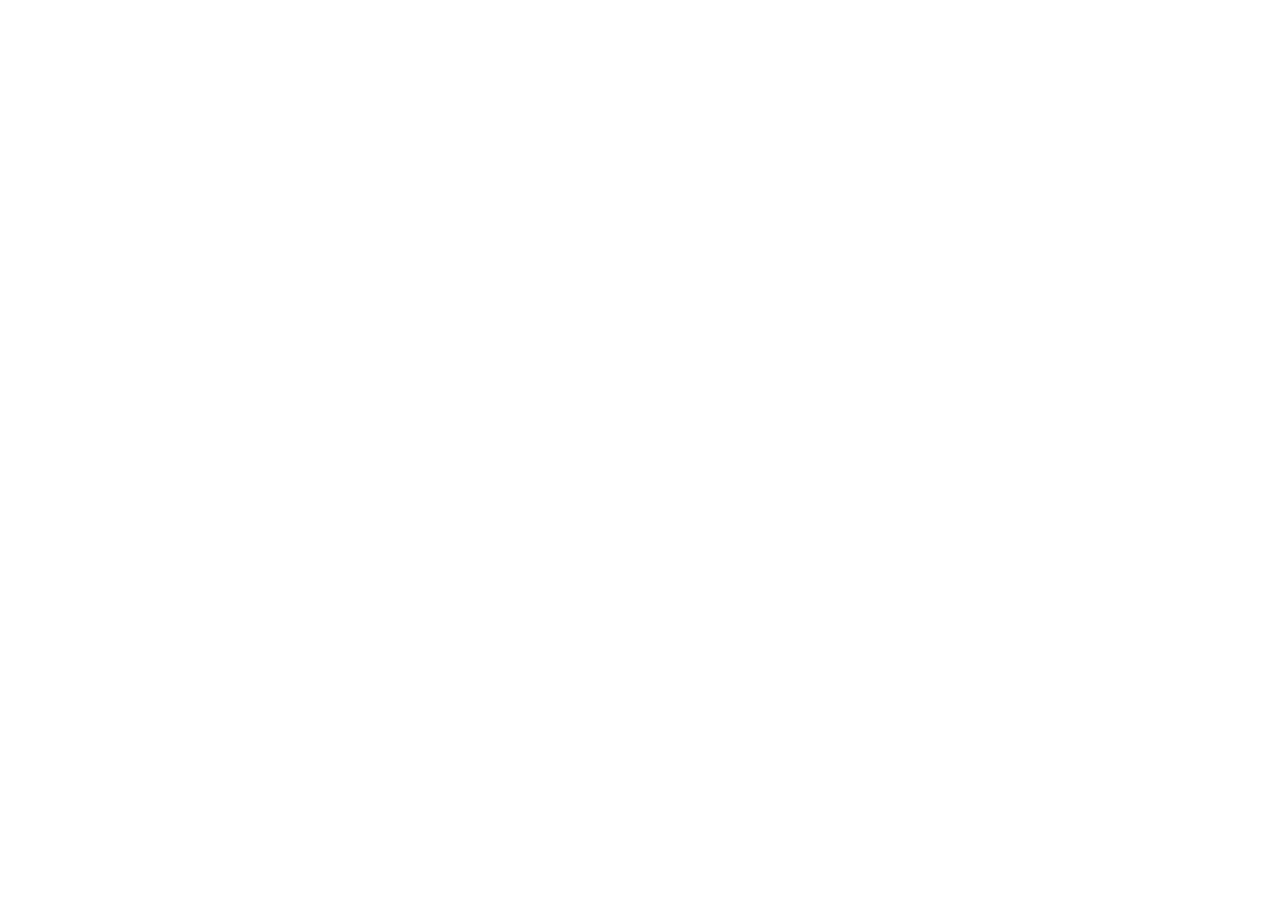
==== index.html @ 916c1951 "Use tech stack vite_react_shadcn_ts" ====
<!DOCTYPE html>
<html lang="en">
  <head>
    <meta charset="UTF-8" />
    <meta name="viewport" content="width=device-width, initial-scale=1.0" />
    <title>kebs-print-crafts-web</title>
    <meta name="description" content="Lovable Generated Project" />
    <meta name="author" content="Lovable" />

    <meta property="og:title" content="kebs-print-crafts-web" />
    <meta property="og:description" content="Lovable Generated Project" />
    <meta property="og:type" content="website" />
    <meta property="og:image" content="https://lovable.dev/opengraph-image-p98pqg.png" />

    <meta name="twitter:card" content="summary_large_image" />
    <meta name="twitter:site" content="@lovable_dev" />
    <meta name="twitter:image" content="https://lovable.dev/opengraph-image-p98pqg.png" />
  </head>

  <body>
    <div id="root"></div>
    <!-- IMPORTANT: DO NOT REMOVE THIS SCRIPT TAG OR THIS VERY COMMENT! -->
    <script src="https://cdn.gpteng.co/gptengineer.js" type="module"></script>
    <script type="module" src="/src/main.tsx"></script>
  </body>
</html>
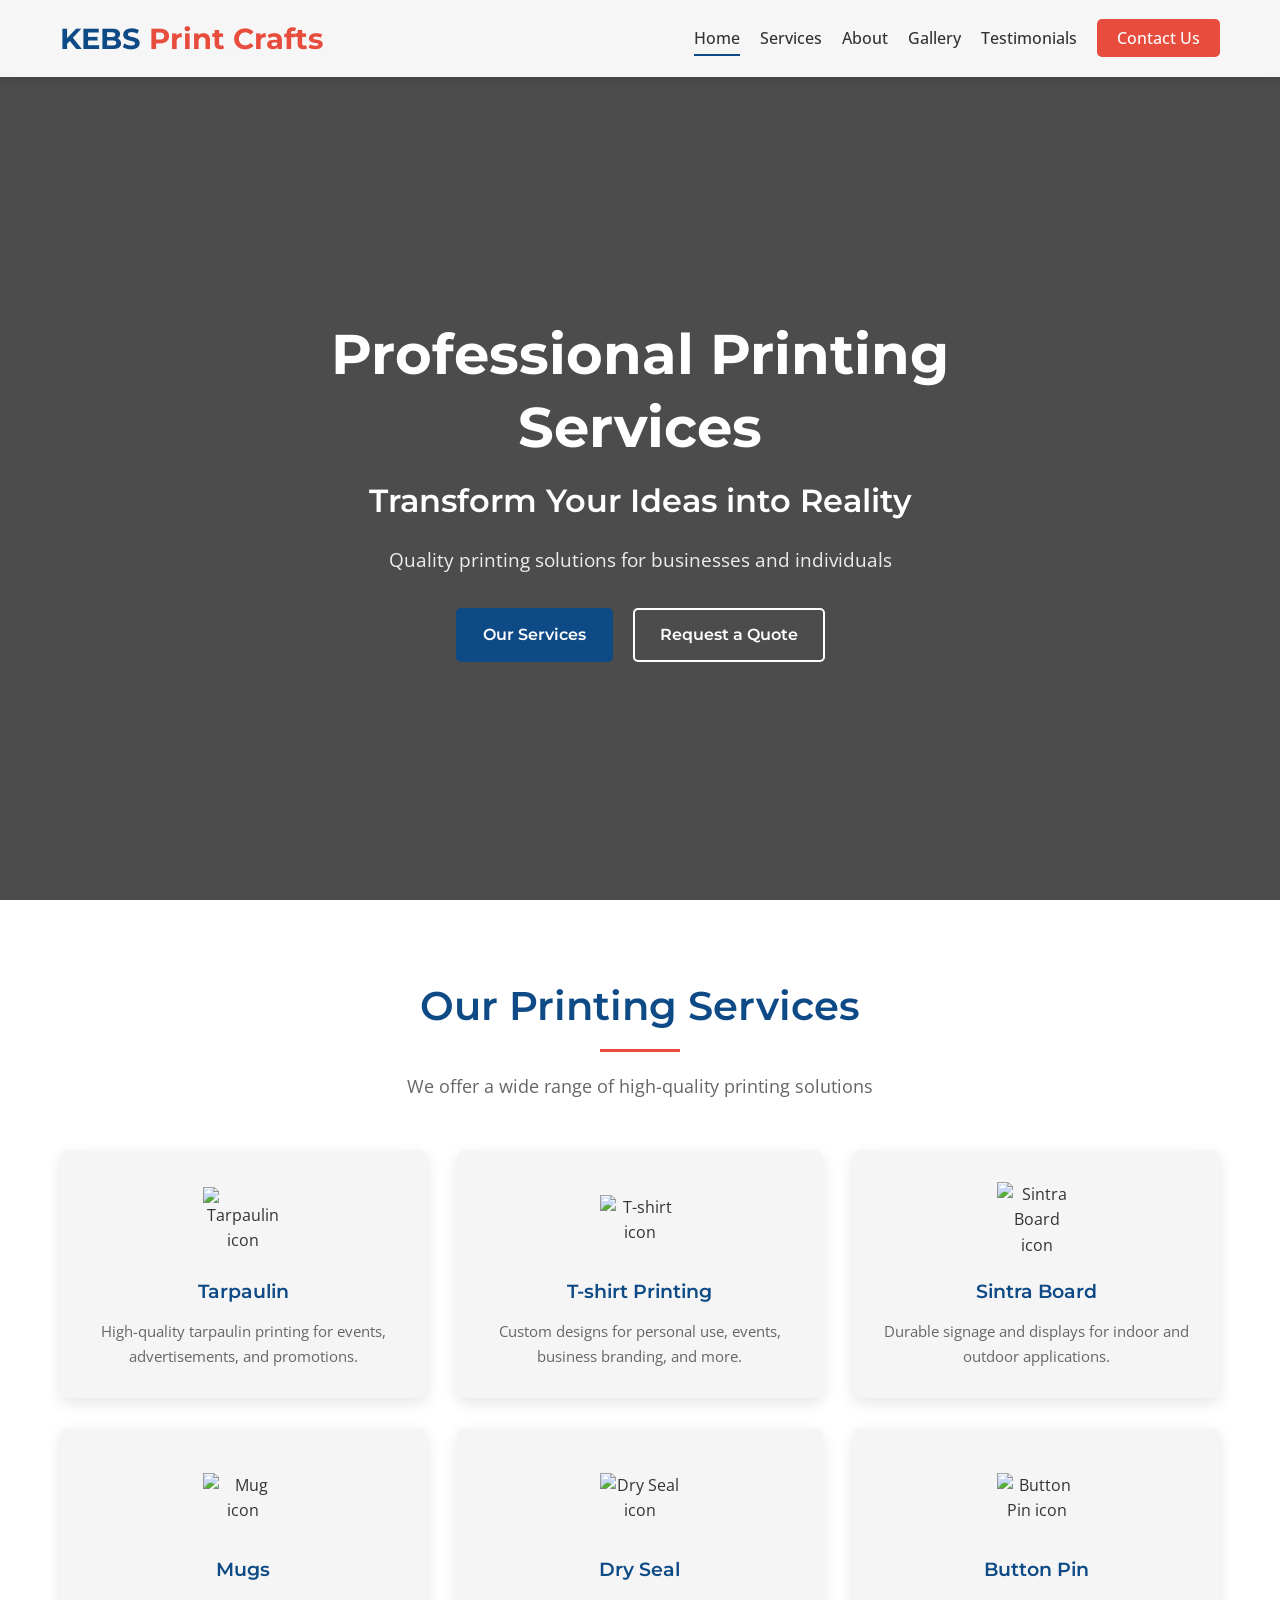
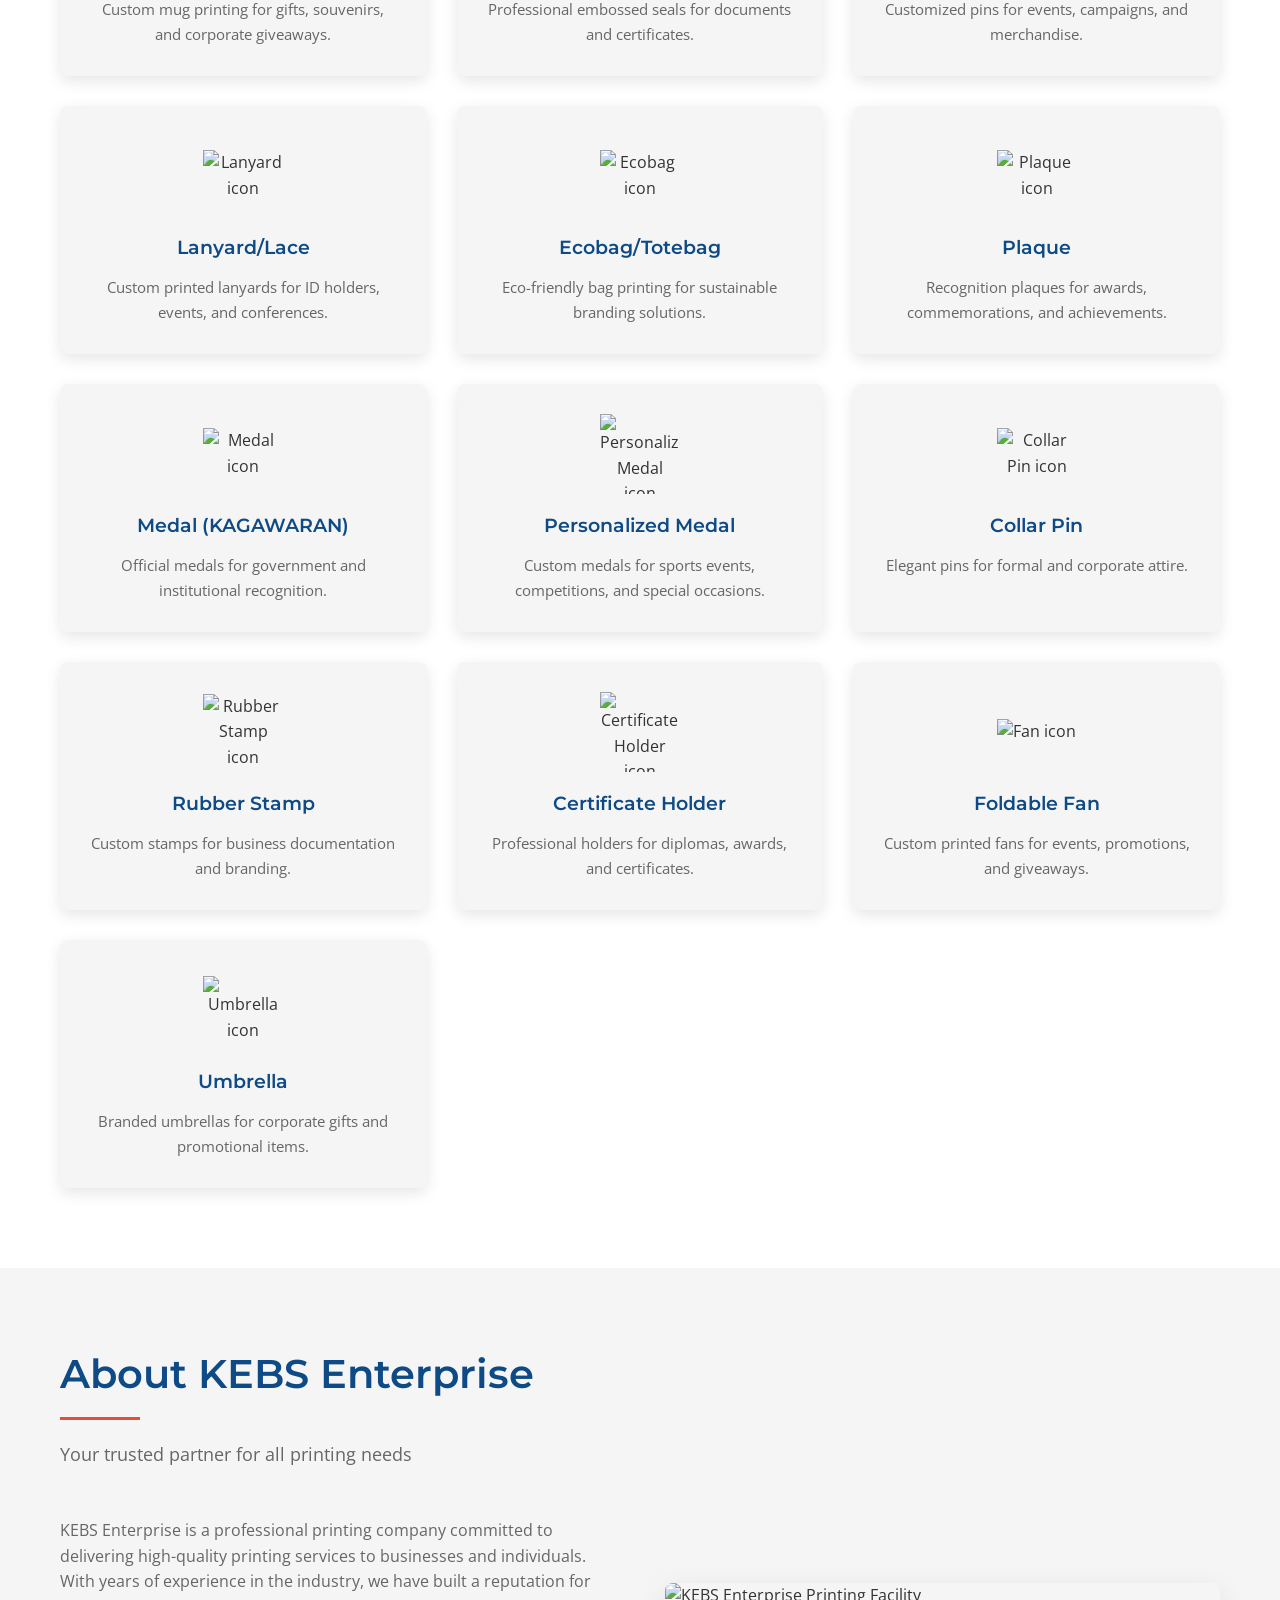
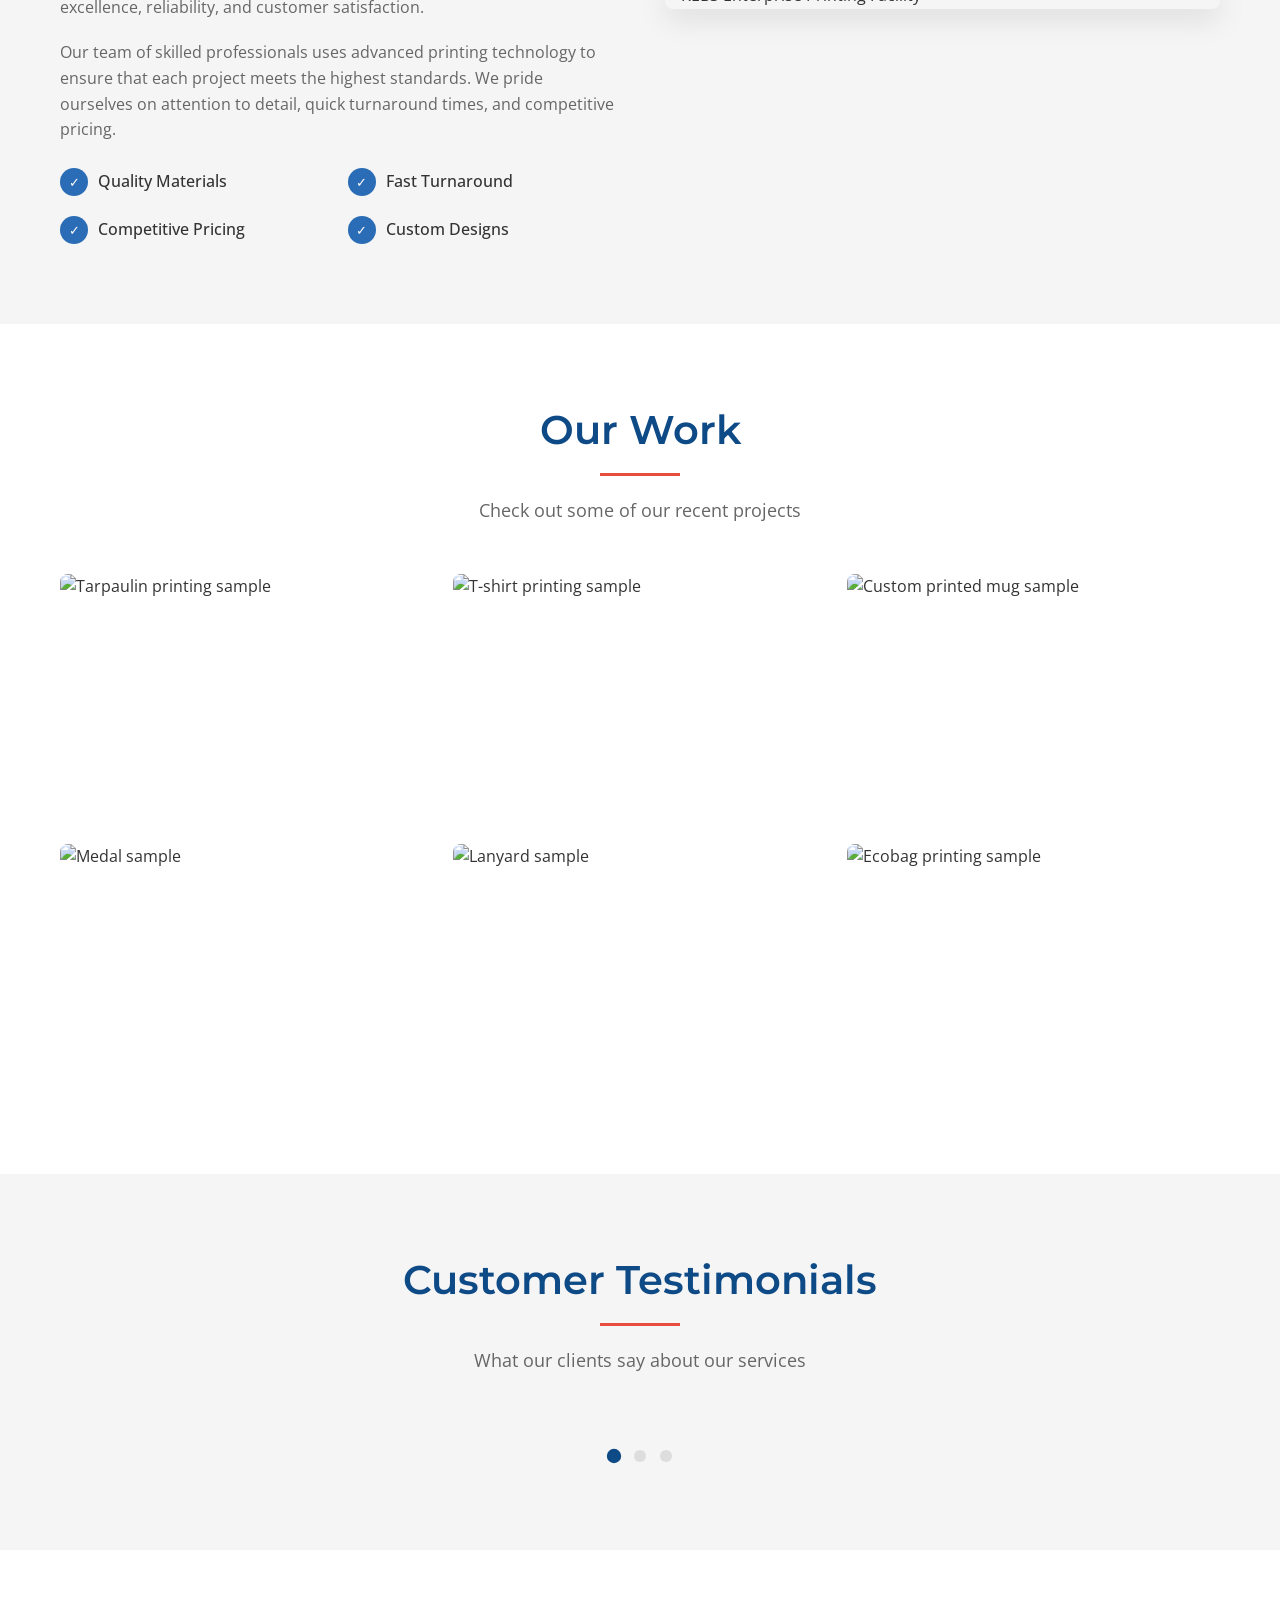
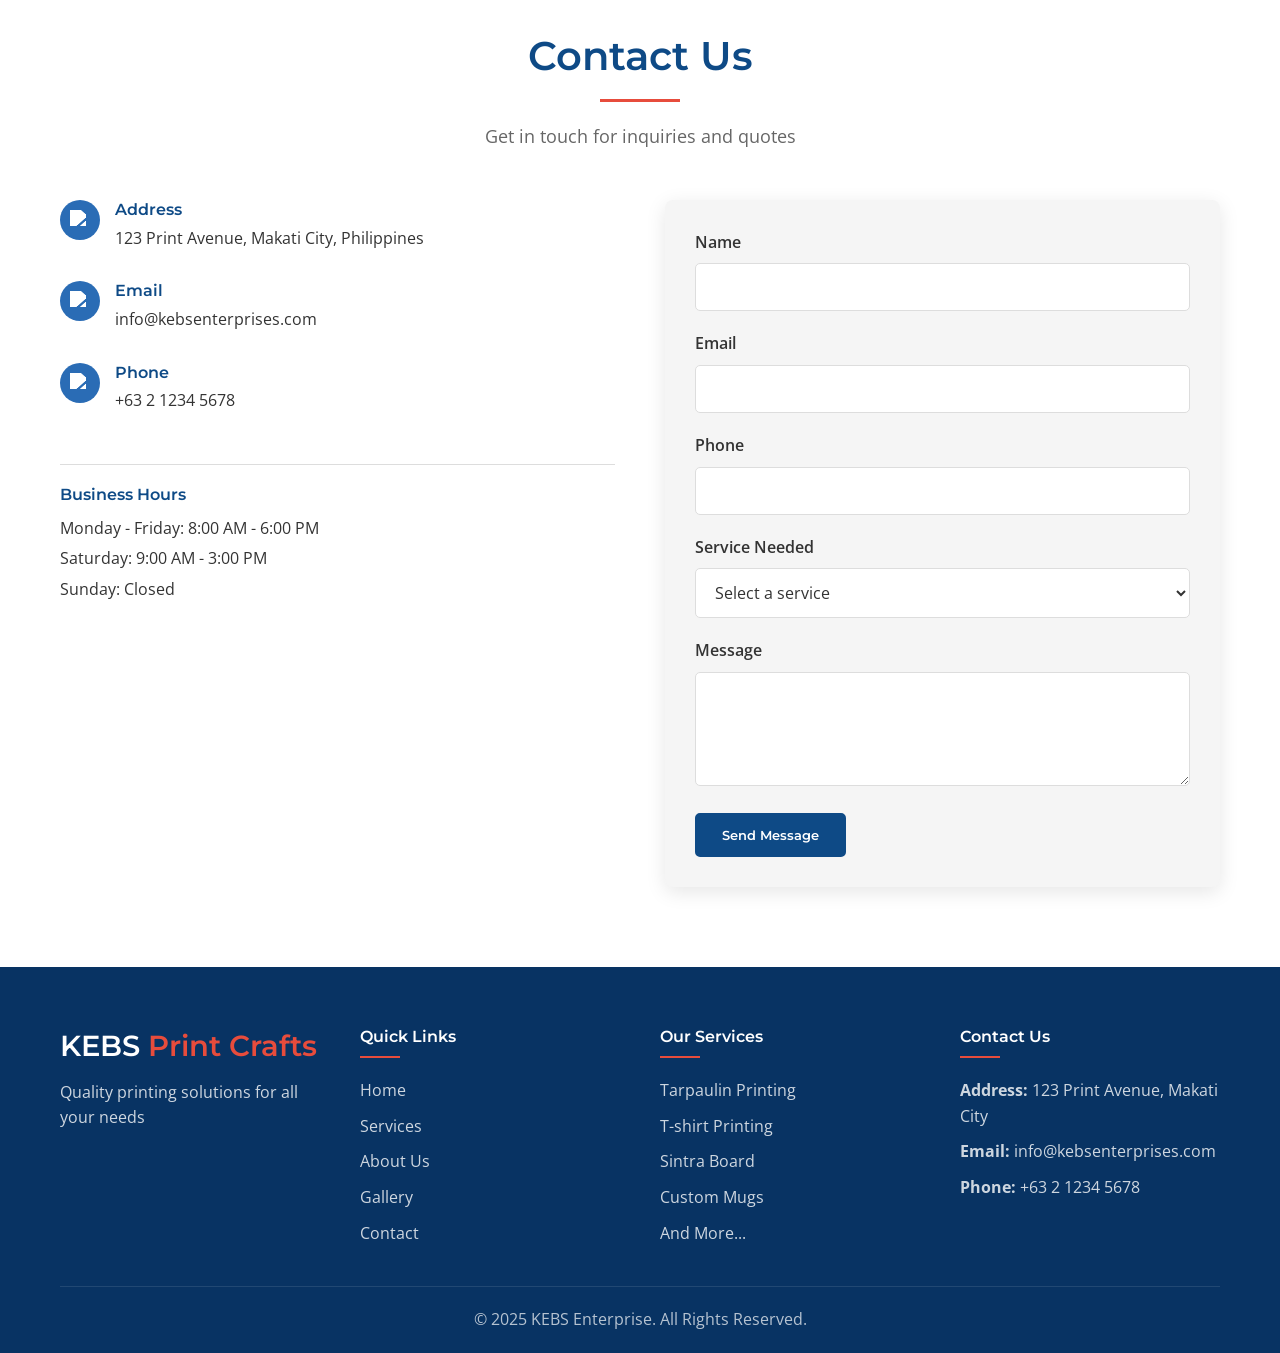
==== commit e21c49ed: "Create Kebs Enterprise website Implement website using HTML, CSS, and JavaScript." ====
--- a/index.html
+++ b/index.html
@@ -1,26 +1,468 @@
+
 <!DOCTYPE html>
 <html lang="en">
   <head>
     <meta charset="UTF-8" />
     <meta name="viewport" content="width=device-width, initial-scale=1.0" />
-    <title>kebs-print-crafts-web</title>
-    <meta name="description" content="Lovable Generated Project" />
-    <meta name="author" content="Lovable" />
-
-    <meta property="og:title" content="kebs-print-crafts-web" />
-    <meta property="og:description" content="Lovable Generated Project" />
-    <meta property="og:type" content="website" />
-    <meta property="og:image" content="https://lovable.dev/opengraph-image-p98pqg.png" />
-
-    <meta name="twitter:card" content="summary_large_image" />
-    <meta name="twitter:site" content="@lovable_dev" />
-    <meta name="twitter:image" content="https://lovable.dev/opengraph-image-p98pqg.png" />
+    <title>KEBS Print Crafts - Professional Printing Services</title>
+    <meta name="description" content="Professional printing services for tarpaulins, t-shirts, mugs, dry seals and more. KEBS Enterprise - your trusted printing partner." />
+    <meta name="author" content="KEBS Enterprise" />
+    <link rel="stylesheet" href="src/styles/main.css" />
+    <link rel="stylesheet" href="https://fonts.googleapis.com/css2?family=Montserrat:wght@400;500;600;700&family=Open+Sans:wght@400;600&display=swap">
   </head>
 
   <body>
-    <div id="root"></div>
-    <!-- IMPORTANT: DO NOT REMOVE THIS SCRIPT TAG OR THIS VERY COMMENT! -->
-    <script src="https://cdn.gpteng.co/gptengineer.js" type="module"></script>
-    <script type="module" src="/src/main.tsx"></script>
+    <header class="header" id="header">
+      <div class="container">
+        <div class="header-content">
+          <div class="logo">
+            <h1>KEBS <span>Print Crafts</span></h1>
+          </div>
+          <nav class="main-nav">
+            <button class="mobile-menu-toggle" id="menuToggle">
+              <span></span>
+              <span></span>
+              <span></span>
+            </button>
+            <ul class="nav-links" id="navLinks">
+              <li><a href="#home" class="active">Home</a></li>
+              <li><a href="#services">Services</a></li>
+              <li><a href="#about">About</a></li>
+              <li><a href="#gallery">Gallery</a></li>
+              <li><a href="#testimonials">Testimonials</a></li>
+              <li><a href="#contact" class="cta-btn">Contact Us</a></li>
+            </ul>
+          </nav>
+        </div>
+      </div>
+    </header>
+
+    <section class="hero" id="home">
+      <div class="container">
+        <div class="hero-content">
+          <h2>Professional Printing Services</h2>
+          <h3>Transform Your Ideas into Reality</h3>
+          <p>Quality printing solutions for businesses and individuals</p>
+          <div class="hero-buttons">
+            <a href="#services" class="btn btn-primary">Our Services</a>
+            <a href="#contact" class="btn btn-outline">Request a Quote</a>
+          </div>
+        </div>
+      </div>
+    </section>
+
+    <section class="services section" id="services">
+      <div class="container">
+        <div class="section-header">
+          <h2>Our Printing Services</h2>
+          <p>We offer a wide range of high-quality printing solutions</p>
+        </div>
+        <div class="services-grid">
+          <div class="service-card" data-service="tarpaulin">
+            <div class="service-icon">
+              <img src="src/assets/icons/tarpaulin.png" alt="Tarpaulin icon" class="service-img">
+            </div>
+            <h3>Tarpaulin</h3>
+            <p>High-quality tarpaulin printing for events, advertisements, and promotions.</p>
+          </div>
+          <div class="service-card" data-service="tshirt">
+            <div class="service-icon">
+              <img src="src/assets/icons/tshirt.png" alt="T-shirt icon" class="service-img">
+            </div>
+            <h3>T-shirt Printing</h3>
+            <p>Custom designs for personal use, events, business branding, and more.</p>
+          </div>
+          <div class="service-card" data-service="sintra">
+            <div class="service-icon">
+              <img src="src/assets/icons/sintra.png" alt="Sintra Board icon" class="service-img">
+            </div>
+            <h3>Sintra Board</h3>
+            <p>Durable signage and displays for indoor and outdoor applications.</p>
+          </div>
+          <div class="service-card" data-service="mugs">
+            <div class="service-icon">
+              <img src="src/assets/icons/mug.png" alt="Mug icon" class="service-img">
+            </div>
+            <h3>Mugs</h3>
+            <p>Custom mug printing for gifts, souvenirs, and corporate giveaways.</p>
+          </div>
+          <div class="service-card" data-service="dryseal">
+            <div class="service-icon">
+              <img src="src/assets/icons/dryseal.png" alt="Dry Seal icon" class="service-img">
+            </div>
+            <h3>Dry Seal</h3>
+            <p>Professional embossed seals for documents and certificates.</p>
+          </div>
+          <div class="service-card" data-service="buttonpin">
+            <div class="service-icon">
+              <img src="src/assets/icons/button.png" alt="Button Pin icon" class="service-img">
+            </div>
+            <h3>Button Pin</h3>
+            <p>Customized pins for events, campaigns, and merchandise.</p>
+          </div>
+          <div class="service-card" data-service="lanyard">
+            <div class="service-icon">
+              <img src="src/assets/icons/lanyard.png" alt="Lanyard icon" class="service-img">
+            </div>
+            <h3>Lanyard/Lace</h3>
+            <p>Custom printed lanyards for ID holders, events, and conferences.</p>
+          </div>
+          <div class="service-card" data-service="ecobag">
+            <div class="service-icon">
+              <img src="src/assets/icons/ecobag.png" alt="Ecobag icon" class="service-img">
+            </div>
+            <h3>Ecobag/Totebag</h3>
+            <p>Eco-friendly bag printing for sustainable branding solutions.</p>
+          </div>
+          <div class="service-card" data-service="plaque">
+            <div class="service-icon">
+              <img src="src/assets/icons/plaque.png" alt="Plaque icon" class="service-img">
+            </div>
+            <h3>Plaque</h3>
+            <p>Recognition plaques for awards, commemorations, and achievements.</p>
+          </div>
+          <div class="service-card" data-service="medal-kagawaran">
+            <div class="service-icon">
+              <img src="src/assets/icons/medal.png" alt="Medal icon" class="service-img">
+            </div>
+            <h3>Medal (KAGAWARAN)</h3>
+            <p>Official medals for government and institutional recognition.</p>
+          </div>
+          <div class="service-card" data-service="personalized-medal">
+            <div class="service-icon">
+              <img src="src/assets/icons/personalized-medal.png" alt="Personalized Medal icon" class="service-img">
+            </div>
+            <h3>Personalized Medal</h3>
+            <p>Custom medals for sports events, competitions, and special occasions.</p>
+          </div>
+          <div class="service-card" data-service="collar-pin">
+            <div class="service-icon">
+              <img src="src/assets/icons/collar-pin.png" alt="Collar Pin icon" class="service-img">
+            </div>
+            <h3>Collar Pin</h3>
+            <p>Elegant pins for formal and corporate attire.</p>
+          </div>
+          <div class="service-card" data-service="rubber-stamp">
+            <div class="service-icon">
+              <img src="src/assets/icons/stamp.png" alt="Rubber Stamp icon" class="service-img">
+            </div>
+            <h3>Rubber Stamp</h3>
+            <p>Custom stamps for business documentation and branding.</p>
+          </div>
+          <div class="service-card" data-service="certificate-holder">
+            <div class="service-icon">
+              <img src="src/assets/icons/certificate.png" alt="Certificate Holder icon" class="service-img">
+            </div>
+            <h3>Certificate Holder</h3>
+            <p>Professional holders for diplomas, awards, and certificates.</p>
+          </div>
+          <div class="service-card" data-service="fan">
+            <div class="service-icon">
+              <img src="src/assets/icons/fan.png" alt="Fan icon" class="service-img">
+            </div>
+            <h3>Foldable Fan</h3>
+            <p>Custom printed fans for events, promotions, and giveaways.</p>
+          </div>
+          <div class="service-card" data-service="umbrella">
+            <div class="service-icon">
+              <img src="src/assets/icons/umbrella.png" alt="Umbrella icon" class="service-img">
+            </div>
+            <h3>Umbrella</h3>
+            <p>Branded umbrellas for corporate gifts and promotional items.</p>
+          </div>
+        </div>
+      </div>
+    </section>
+
+    <section class="about section" id="about">
+      <div class="container">
+        <div class="about-content">
+          <div class="about-text">
+            <div class="section-header">
+              <h2>About KEBS Enterprise</h2>
+              <p>Your trusted partner for all printing needs</p>
+            </div>
+            <p class="about-description">
+              KEBS Enterprise is a professional printing company committed to delivering high-quality printing services to businesses and individuals. With years of experience in the industry, we have built a reputation for excellence, reliability, and customer satisfaction.
+            </p>
+            <p class="about-description">
+              Our team of skilled professionals uses advanced printing technology to ensure that each project meets the highest standards. We pride ourselves on attention to detail, quick turnaround times, and competitive pricing.
+            </p>
+            <div class="about-features">
+              <div class="feature">
+                <div class="feature-icon">✓</div>
+                <div class="feature-text">Quality Materials</div>
+              </div>
+              <div class="feature">
+                <div class="feature-icon">✓</div>
+                <div class="feature-text">Fast Turnaround</div>
+              </div>
+              <div class="feature">
+                <div class="feature-icon">✓</div>
+                <div class="feature-text">Competitive Pricing</div>
+              </div>
+              <div class="feature">
+                <div class="feature-icon">✓</div>
+                <div class="feature-text">Custom Designs</div>
+              </div>
+            </div>
+          </div>
+          <div class="about-image">
+            <img src="src/assets/images/print-shop.jpg" alt="KEBS Enterprise Printing Facility">
+          </div>
+        </div>
+      </div>
+    </section>
+
+    <section class="gallery section" id="gallery">
+      <div class="container">
+        <div class="section-header">
+          <h2>Our Work</h2>
+          <p>Check out some of our recent projects</p>
+        </div>
+        <div class="gallery-grid">
+          <div class="gallery-item">
+            <img src="src/assets/images/tarpaulin-sample.jpg" alt="Tarpaulin printing sample">
+            <div class="gallery-overlay">
+              <div class="gallery-info">
+                <h3>Event Tarpaulin</h3>
+                <p>Custom design for local event</p>
+              </div>
+            </div>
+          </div>
+          <div class="gallery-item">
+            <img src="src/assets/images/tshirt-sample.jpg" alt="T-shirt printing sample">
+            <div class="gallery-overlay">
+              <div class="gallery-info">
+                <h3>Corporate T-shirts</h3>
+                <p>Branded apparel for company team</p>
+              </div>
+            </div>
+          </div>
+          <div class="gallery-item">
+            <img src="src/assets/images/mug-sample.jpg" alt="Custom printed mug sample">
+            <div class="gallery-overlay">
+              <div class="gallery-info">
+                <h3>Promotional Mugs</h3>
+                <p>Custom design for business giveaways</p>
+              </div>
+            </div>
+          </div>
+          <div class="gallery-item">
+            <img src="src/assets/images/medal-sample.jpg" alt="Medal sample">
+            <div class="gallery-overlay">
+              <div class="gallery-info">
+                <h3>Sports Medals</h3>
+                <p>Custom medals for local tournament</p>
+              </div>
+            </div>
+          </div>
+          <div class="gallery-item">
+            <img src="src/assets/images/lanyard-sample.jpg" alt="Lanyard sample">
+            <div class="gallery-overlay">
+              <div class="gallery-info">
+                <h3>Conference Lanyards</h3>
+                <p>Branded lanyards for business event</p>
+              </div>
+            </div>
+          </div>
+          <div class="gallery-item">
+            <img src="src/assets/images/ecobag-sample.jpg" alt="Ecobag printing sample">
+            <div class="gallery-overlay">
+              <div class="gallery-info">
+                <h3>Promotional Ecobags</h3>
+                <p>Sustainable branding solution</p>
+              </div>
+            </div>
+          </div>
+        </div>
+      </div>
+    </section>
+
+    <section class="testimonials section" id="testimonials">
+      <div class="container">
+        <div class="section-header">
+          <h2>Customer Testimonials</h2>
+          <p>What our clients say about our services</p>
+        </div>
+        <div class="testimonial-slider">
+          <div class="testimonial-container" id="testimonialContainer">
+            <div class="testimonial-card">
+              <div class="testimonial-content">
+                <p>"KEBS Enterprise delivered exceptional quality tarpaulins for our company event. The colors were vibrant, and the printing was crystal clear. Their team was professional and completed the project ahead of schedule."</p>
+              </div>
+              <div class="testimonial-author">
+                <div class="author-info">
+                  <h4>Maria Santos</h4>
+                  <p>Event Coordinator, ABC Company</p>
+                </div>
+              </div>
+            </div>
+            <div class="testimonial-card">
+              <div class="testimonial-content">
+                <p>"We ordered customized t-shirts for our school's sports team, and the results exceeded our expectations. The print quality was outstanding, and the shirts arrived on time. Highly recommended!"</p>
+              </div>
+              <div class="testimonial-author">
+                <div class="author-info">
+                  <h4>John Reyes</h4>
+                  <p>Athletic Director, XYZ School</p>
+                </div>
+              </div>
+            </div>
+            <div class="testimonial-card">
+              <div class="testimonial-content">
+                <p>"The medal and plaque designs created by KEBS Enterprise for our recognition ceremony were absolutely beautiful. The attention to detail and craftsmanship were impressive. Will definitely work with them again."</p>
+              </div>
+              <div class="testimonial-author">
+                <div class="author-info">
+                  <h4>Anna Cruz</h4>
+                  <p>HR Manager, LMN Corporation</p>
+                </div>
+              </div>
+            </div>
+          </div>
+          <div class="testimonial-dots" id="testimonialDots">
+            <span class="dot active"></span>
+            <span class="dot"></span>
+            <span class="dot"></span>
+          </div>
+        </div>
+      </div>
+    </section>
+
+    <section class="contact section" id="contact">
+      <div class="container">
+        <div class="section-header">
+          <h2>Contact Us</h2>
+          <p>Get in touch for inquiries and quotes</p>
+        </div>
+        <div class="contact-content">
+          <div class="contact-info">
+            <div class="contact-item">
+              <div class="contact-icon">
+                <img src="src/assets/icons/location.png" alt="Address">
+              </div>
+              <div class="contact-text">
+                <h4>Address</h4>
+                <p>123 Print Avenue, Makati City, Philippines</p>
+              </div>
+            </div>
+            <div class="contact-item">
+              <div class="contact-icon">
+                <img src="src/assets/icons/email.png" alt="Email">
+              </div>
+              <div class="contact-text">
+                <h4>Email</h4>
+                <p>info@kebsenterprises.com</p>
+              </div>
+            </div>
+            <div class="contact-item">
+              <div class="contact-icon">
+                <img src="src/assets/icons/phone.png" alt="Phone">
+              </div>
+              <div class="contact-text">
+                <h4>Phone</h4>
+                <p>+63 2 1234 5678</p>
+              </div>
+            </div>
+            <div class="business-hours">
+              <h4>Business Hours</h4>
+              <p>Monday - Friday: 8:00 AM - 6:00 PM</p>
+              <p>Saturday: 9:00 AM - 3:00 PM</p>
+              <p>Sunday: Closed</p>
+            </div>
+          </div>
+          <div class="contact-form-container">
+            <form id="contactForm" class="contact-form">
+              <div class="form-group">
+                <label for="name">Name</label>
+                <input type="text" id="name" name="name" required>
+              </div>
+              <div class="form-group">
+                <label for="email">Email</label>
+                <input type="email" id="email" name="email" required>
+              </div>
+              <div class="form-group">
+                <label for="phone">Phone</label>
+                <input type="tel" id="phone" name="phone">
+              </div>
+              <div class="form-group">
+                <label for="service">Service Needed</label>
+                <select id="service" name="service">
+                  <option value="">Select a service</option>
+                  <option value="tarpaulin">Tarpaulin</option>
+                  <option value="tshirt">T-shirt Printing</option>
+                  <option value="sintra">Sintra Board</option>
+                  <option value="mugs">Mugs</option>
+                  <option value="dryseal">Dry Seal</option>
+                  <option value="buttonpin">Button Pin</option>
+                  <option value="lanyard">Lanyard/Lace</option>
+                  <option value="ecobag">Ecobag/Totebag</option>
+                  <option value="plaque">Plaque</option>
+                  <option value="medal">Medal (KAGAWARAN)</option>
+                  <option value="personalized-medal">Personalized Medal</option>
+                  <option value="collar-pin">Collar Pin</option>
+                  <option value="rubber-stamp">Rubber Stamp</option>
+                  <option value="certificate-holder">Certificate Holder</option>
+                  <option value="foldable-fan">Foldable Fan</option>
+                  <option value="umbrella">Umbrella</option>
+                </select>
+              </div>
+              <div class="form-group">
+                <label for="message">Message</label>
+                <textarea id="message" name="message" rows="4" required></textarea>
+              </div>
+              <button type="submit" class="btn btn-primary">Send Message</button>
+            </form>
+          </div>
+        </div>
+      </div>
+    </section>
+
+    <footer class="footer">
+      <div class="container">
+        <div class="footer-content">
+          <div class="footer-logo">
+            <h3>KEBS <span>Print Crafts</span></h3>
+            <p>Quality printing solutions for all your needs</p>
+          </div>
+          <div class="footer-links">
+            <h4>Quick Links</h4>
+            <ul>
+              <li><a href="#home">Home</a></li>
+              <li><a href="#services">Services</a></li>
+              <li><a href="#about">About Us</a></li>
+              <li><a href="#gallery">Gallery</a></li>
+              <li><a href="#contact">Contact</a></li>
+            </ul>
+          </div>
+          <div class="footer-services">
+            <h4>Our Services</h4>
+            <ul>
+              <li><a href="#services">Tarpaulin Printing</a></li>
+              <li><a href="#services">T-shirt Printing</a></li>
+              <li><a href="#services">Sintra Board</a></li>
+              <li><a href="#services">Custom Mugs</a></li>
+              <li><a href="#services">And More...</a></li>
+            </ul>
+          </div>
+          <div class="footer-contact">
+            <h4>Contact Us</h4>
+            <p><strong>Address:</strong> 123 Print Avenue, Makati City</p>
+            <p><strong>Email:</strong> info@kebsenterprises.com</p>
+            <p><strong>Phone:</strong> +63 2 1234 5678</p>
+          </div>
+        </div>
+        <div class="footer-bottom">
+          <p>&copy; 2025 KEBS Enterprise. All Rights Reserved.</p>
+        </div>
+      </div>
+    </footer>
+
+    <a href="#home" class="scroll-top" id="scrollTop">
+      <span class="arrow-up">↑</span>
+    </a>
+
+    <script src="src/scripts/main.js"></script>
   </body>
 </html>
--- a/src/styles/main.css
+++ b/src/styles/main.css
@@ -0,0 +1,858 @@
+
+/* Base Styles & Reset */
+:root {
+  --primary-color: #0e4a86;
+  --primary-dark: #083363;
+  --primary-light: #2a6cb5;
+  --accent-color: #e74c3c;
+  --accent-dark: #c0392b;
+  --text-dark: #333333;
+  --text-light: #ffffff;
+  --text-gray: #666666;
+  --text-muted: #999999;
+  --bg-light: #ffffff;
+  --bg-gray: #f5f5f5;
+  --bg-gray-dark: #eeeeee;
+  --border-color: #dddddd;
+  --shadow-color: rgba(0, 0, 0, 0.1);
+  --font-main: 'Montserrat', sans-serif;
+  --font-secondary: 'Open Sans', sans-serif;
+  --transition: all 0.3s ease;
+}
+
+* {
+  margin: 0;
+  padding: 0;
+  box-sizing: border-box;
+}
+
+html {
+  scroll-behavior: smooth;
+}
+
+body {
+  font-family: var(--font-secondary);
+  color: var(--text-dark);
+  line-height: 1.6;
+  overflow-x: hidden;
+}
+
+h1, h2, h3, h4, h5, h6 {
+  font-family: var(--font-main);
+  font-weight: 600;
+  line-height: 1.3;
+  margin-bottom: 1rem;
+}
+
+a {
+  text-decoration: none;
+  color: var(--primary-color);
+  transition: var(--transition);
+}
+
+a:hover {
+  color: var(--primary-dark);
+}
+
+ul {
+  list-style: none;
+}
+
+img {
+  max-width: 100%;
+  height: auto;
+  display: block;
+}
+
+/* Utility Classes */
+.container {
+  width: 100%;
+  max-width: 1200px;
+  margin: 0 auto;
+  padding: 0 20px;
+}
+
+.section {
+  padding: 80px 0;
+}
+
+.section-header {
+  text-align: center;
+  margin-bottom: 50px;
+}
+
+.section-header h2 {
+  font-size: 2.5rem;
+  position: relative;
+  padding-bottom: 20px;
+  margin-bottom: 20px;
+  color: var(--primary-color);
+}
+
+.section-header h2::after {
+  content: '';
+  position: absolute;
+  width: 80px;
+  height: 3px;
+  background-color: var(--accent-color);
+  bottom: 0;
+  left: 50%;
+  transform: translateX(-50%);
+}
+
+.section-header p {
+  font-size: 1.1rem;
+  color: var(--text-gray);
+  max-width: 700px;
+  margin: 0 auto;
+}
+
+.btn {
+  display: inline-block;
+  padding: 12px 25px;
+  border-radius: 5px;
+  font-weight: 600;
+  text-align: center;
+  cursor: pointer;
+  transition: var(--transition);
+  font-family: var(--font-main);
+}
+
+.btn-primary {
+  background-color: var(--primary-color);
+  color: var(--text-light);
+  border: 2px solid var(--primary-color);
+}
+
+.btn-primary:hover {
+  background-color: var(--primary-dark);
+  border-color: var(--primary-dark);
+  color: var(--text-light);
+}
+
+.btn-outline {
+  background-color: transparent;
+  color: var(--text-light);
+  border: 2px solid var(--text-light);
+}
+
+.btn-outline:hover {
+  background-color: var(--text-light);
+  color: var(--primary-color);
+}
+
+/* Header */
+.header {
+  position: fixed;
+  top: 0;
+  left: 0;
+  width: 100%;
+  background-color: rgba(255, 255, 255, 0.95);
+  z-index: 1000;
+  box-shadow: 0 2px 10px rgba(0, 0, 0, 0.1);
+  transition: var(--transition);
+}
+
+.header.sticky {
+  background-color: var(--bg-light);
+  box-shadow: 0 2px 15px rgba(0, 0, 0, 0.1);
+}
+
+.header-content {
+  display: flex;
+  align-items: center;
+  justify-content: space-between;
+  padding: 20px 0;
+}
+
+.logo h1 {
+  font-size: 1.8rem;
+  font-weight: 700;
+  margin: 0;
+  color: var(--primary-color);
+}
+
+.logo span {
+  color: var(--accent-color);
+}
+
+.main-nav {
+  display: flex;
+  align-items: center;
+}
+
+.nav-links {
+  display: flex;
+  gap: 20px;
+}
+
+.nav-links a {
+  color: var(--text-dark);
+  font-weight: 500;
+  padding: 5px 0;
+  position: relative;
+}
+
+.nav-links a::after {
+  content: '';
+  position: absolute;
+  bottom: -2px;
+  left: 0;
+  width: 0;
+  height: 2px;
+  background-color: var(--primary-color);
+  transition: var(--transition);
+}
+
+.nav-links a:hover::after,
+.nav-links a.active::after {
+  width: 100%;
+}
+
+.nav-links a.cta-btn {
+  background-color: var(--accent-color);
+  color: var(--text-light);
+  padding: 8px 20px;
+  border-radius: 5px;
+  border: none;
+}
+
+.nav-links a.cta-btn::after {
+  display: none;
+}
+
+.nav-links a.cta-btn:hover {
+  background-color: var(--accent-dark);
+}
+
+.mobile-menu-toggle {
+  display: none;
+  background: none;
+  border: none;
+  cursor: pointer;
+  position: relative;
+  width: 30px;
+  height: 25px;
+}
+
+.mobile-menu-toggle span {
+  display: block;
+  height: 3px;
+  width: 100%;
+  background-color: var(--primary-color);
+  margin: 5px 0;
+  border-radius: 3px;
+  transition: var(--transition);
+}
+
+/* Hero Section */
+.hero {
+  background: linear-gradient(rgba(0, 0, 0, 0.7), rgba(0, 0, 0, 0.7)), url('../assets/images/hero-bg.jpg') center/cover no-repeat;
+  height: 100vh;
+  display: flex;
+  align-items: center;
+  text-align: center;
+  color: var(--text-light);
+  position: relative;
+}
+
+.hero-content {
+  max-width: 800px;
+  margin: 0 auto;
+  padding-top: 80px;
+}
+
+.hero-content h2 {
+  font-size: 3.5rem;
+  margin-bottom: 1rem;
+  font-weight: 700;
+}
+
+.hero-content h3 {
+  font-size: 2rem;
+  margin-bottom: 1.5rem;
+  font-weight: 600;
+}
+
+.hero-content p {
+  font-size: 1.2rem;
+  margin-bottom: 2rem;
+  opacity: 0.9;
+}
+
+.hero-buttons {
+  display: flex;
+  justify-content: center;
+  gap: 20px;
+}
+
+/* Services Section */
+.services {
+  background-color: var(--bg-light);
+}
+
+.services-grid {
+  display: grid;
+  grid-template-columns: repeat(auto-fill, minmax(300px, 1fr));
+  gap: 30px;
+}
+
+.service-card {
+  background-color: var(--bg-gray);
+  border-radius: 8px;
+  padding: 30px;
+  box-shadow: 0 5px 15px var(--shadow-color);
+  transition: var(--transition);
+  text-align: center;
+}
+
+.service-card:hover {
+  transform: translateY(-10px);
+  box-shadow: 0 10px 25px var(--shadow-color);
+}
+
+.service-icon {
+  width: 80px;
+  height: 80px;
+  margin: 0 auto 20px;
+  display: flex;
+  align-items: center;
+  justify-content: center;
+}
+
+.service-img {
+  max-width: 100%;
+  max-height: 100%;
+}
+
+.service-card h3 {
+  color: var(--primary-color);
+  margin-bottom: 15px;
+}
+
+.service-card p {
+  color: var(--text-gray);
+  font-size: 0.95rem;
+}
+
+/* About Section */
+.about {
+  background-color: var(--bg-gray);
+}
+
+.about-content {
+  display: grid;
+  grid-template-columns: 1fr 1fr;
+  gap: 50px;
+  align-items: center;
+}
+
+.about-text .section-header {
+  text-align: left;
+}
+
+.about-text .section-header h2::after {
+  left: 0;
+  transform: none;
+}
+
+.about-description {
+  margin-bottom: 20px;
+  color: var(--text-gray);
+}
+
+.about-features {
+  display: grid;
+  grid-template-columns: 1fr 1fr;
+  gap: 20px;
+  margin-top: 25px;
+}
+
+.feature {
+  display: flex;
+  align-items: center;
+  gap: 10px;
+}
+
+.feature-icon {
+  background-color: var(--primary-light);
+  color: var(--text-light);
+  width: 28px;
+  height: 28px;
+  border-radius: 50%;
+  display: flex;
+  align-items: center;
+  justify-content: center;
+  font-size: 0.8rem;
+}
+
+.feature-text {
+  font-weight: 500;
+}
+
+.about-image {
+  position: relative;
+  overflow: hidden;
+  border-radius: 8px;
+  box-shadow: 0 10px 30px var(--shadow-color);
+}
+
+/* Gallery Section */
+.gallery {
+  background-color: var(--bg-light);
+}
+
+.gallery-grid {
+  display: grid;
+  grid-template-columns: repeat(auto-fill, minmax(350px, 1fr));
+  gap: 20px;
+}
+
+.gallery-item {
+  position: relative;
+  overflow: hidden;
+  border-radius: 8px;
+  height: 250px;
+}
+
+.gallery-item img {
+  width: 100%;
+  height: 100%;
+  object-fit: cover;
+  transition: var(--transition);
+}
+
+.gallery-overlay {
+  position: absolute;
+  top: 0;
+  left: 0;
+  width: 100%;
+  height: 100%;
+  background-color: rgba(14, 74, 134, 0.8);
+  display: flex;
+  align-items: center;
+  justify-content: center;
+  opacity: 0;
+  transition: var(--transition);
+}
+
+.gallery-item:hover .gallery-overlay {
+  opacity: 1;
+}
+
+.gallery-item:hover img {
+  transform: scale(1.1);
+}
+
+.gallery-info {
+  text-align: center;
+  color: var(--text-light);
+  padding: 20px;
+}
+
+.gallery-info h3 {
+  margin-bottom: 10px;
+}
+
+/* Testimonials Section */
+.testimonials {
+  background-color: var(--bg-gray);
+}
+
+.testimonial-slider {
+  max-width: 800px;
+  margin: 0 auto;
+  position: relative;
+}
+
+.testimonial-container {
+  overflow: hidden;
+  width: 100%;
+  position: relative;
+}
+
+.testimonial-card {
+  background-color: var(--bg-light);
+  padding: 30px;
+  border-radius: 8px;
+  box-shadow: 0 5px 20px var(--shadow-color);
+  text-align: center;
+  margin: 10px;
+  opacity: 0;
+  position: absolute;
+  width: calc(100% - 20px);
+  transition: var(--transition);
+  transform: translateX(100%);
+}
+
+.testimonial-card.active {
+  opacity: 1;
+  transform: translateX(0);
+}
+
+.testimonial-card.previous {
+  transform: translateX(-100%);
+  opacity: 0;
+}
+
+.testimonial-card.next {
+  transform: translateX(100%);
+  opacity: 0;
+}
+
+.testimonial-content {
+  font-style: italic;
+  color: var(--text-gray);
+  margin-bottom: 20px;
+  position: relative;
+}
+
+.testimonial-content::before,
+.testimonial-content::after {
+  content: '"';
+  font-size: 3rem;
+  position: absolute;
+  color: var(--primary-light);
+  opacity: 0.3;
+}
+
+.testimonial-content::before {
+  top: -20px;
+  left: -10px;
+}
+
+.testimonial-content::after {
+  bottom: -40px;
+  right: -10px;
+}
+
+.author-info {
+  margin-top: 20px;
+}
+
+.author-info h4 {
+  color: var(--primary-color);
+  margin-bottom: 5px;
+}
+
+.author-info p {
+  color: var(--text-muted);
+  font-size: 0.9rem;
+}
+
+.testimonial-dots {
+  text-align: center;
+  margin-top: 20px;
+}
+
+.dot {
+  display: inline-block;
+  width: 12px;
+  height: 12px;
+  border-radius: 50%;
+  background-color: var(--border-color);
+  margin: 0 5px;
+  cursor: pointer;
+  transition: var(--transition);
+}
+
+.dot.active {
+  background-color: var(--primary-color);
+  transform: scale(1.2);
+}
+
+/* Contact Section */
+.contact {
+  background-color: var(--bg-light);
+}
+
+.contact-content {
+  display: grid;
+  grid-template-columns: 1fr 1fr;
+  gap: 50px;
+}
+
+.contact-info {
+  display: flex;
+  flex-direction: column;
+  gap: 30px;
+}
+
+.contact-item {
+  display: flex;
+  align-items: flex-start;
+  gap: 15px;
+}
+
+.contact-icon {
+  width: 40px;
+  height: 40px;
+  display: flex;
+  align-items: center;
+  justify-content: center;
+  background-color: var(--primary-light);
+  border-radius: 50%;
+  flex-shrink: 0;
+}
+
+.contact-icon img {
+  width: 20px;
+  height: 20px;
+  filter: brightness(0) invert(1);
+}
+
+.contact-text h4 {
+  color: var(--primary-color);
+  margin-bottom: 5px;
+}
+
+.business-hours {
+  margin-top: 20px;
+  padding-top: 20px;
+  border-top: 1px solid var(--border-color);
+}
+
+.business-hours h4 {
+  color: var(--primary-color);
+  margin-bottom: 10px;
+}
+
+.business-hours p {
+  margin-bottom: 5px;
+}
+
+.contact-form-container {
+  background-color: var(--bg-gray);
+  padding: 30px;
+  border-radius: 8px;
+  box-shadow: 0 5px 20px var(--shadow-color);
+}
+
+.form-group {
+  margin-bottom: 20px;
+}
+
+.form-group label {
+  display: block;
+  margin-bottom: 8px;
+  font-weight: 600;
+  color: var(--text-dark);
+}
+
+.form-group input,
+.form-group select,
+.form-group textarea {
+  width: 100%;
+  padding: 12px 15px;
+  border: 1px solid var(--border-color);
+  border-radius: 5px;
+  background-color: var(--bg-light);
+  font-family: var(--font-secondary);
+  font-size: 1rem;
+  color: var(--text-dark);
+  transition: var(--transition);
+}
+
+.form-group input:focus,
+.form-group select:focus,
+.form-group textarea:focus {
+  outline: none;
+  border-color: var(--primary-light);
+  box-shadow: 0 0 0 3px rgba(42, 108, 181, 0.2);
+}
+
+/* Footer */
+.footer {
+  background-color: var(--primary-dark);
+  color: var(--text-light);
+  padding-top: 60px;
+}
+
+.footer-content {
+  display: grid;
+  grid-template-columns: repeat(auto-fit, minmax(200px, 1fr));
+  gap: 40px;
+  margin-bottom: 40px;
+}
+
+.footer-logo h3 {
+  font-size: 1.8rem;
+  margin-bottom: 15px;
+}
+
+.footer-logo span {
+  color: var(--accent-color);
+}
+
+.footer-logo p {
+  opacity: 0.8;
+}
+
+.footer h4 {
+  margin-bottom: 20px;
+  position: relative;
+  padding-bottom: 10px;
+}
+
+.footer h4::after {
+  content: '';
+  position: absolute;
+  bottom: 0;
+  left: 0;
+  width: 40px;
+  height: 2px;
+  background-color: var(--accent-color);
+}
+
+.footer-links ul,
+.footer-services ul {
+  display: flex;
+  flex-direction: column;
+  gap: 10px;
+}
+
+.footer-links a,
+.footer-services a {
+  color: var(--text-light);
+  opacity: 0.8;
+  transition: var(--transition);
+}
+
+.footer-links a:hover,
+.footer-services a:hover {
+  opacity: 1;
+  color: var(--accent-color);
+}
+
+.footer-contact p {
+  margin-bottom: 10px;
+  opacity: 0.8;
+}
+
+.footer-bottom {
+  text-align: center;
+  padding: 20px 0;
+  border-top: 1px solid rgba(255, 255, 255, 0.1);
+}
+
+.footer-bottom p {
+  opacity: 0.7;
+}
+
+/* Scroll Top Button */
+.scroll-top {
+  position: fixed;
+  bottom: 30px;
+  right: 30px;
+  width: 40px;
+  height: 40px;
+  background-color: var(--primary-color);
+  color: var(--text-light);
+  border-radius: 50%;
+  display: flex;
+  align-items: center;
+  justify-content: center;
+  box-shadow: 0 2px 10px rgba(0, 0, 0, 0.2);
+  cursor: pointer;
+  opacity: 0;
+  visibility: hidden;
+  transition: var(--transition);
+  z-index: 999;
+}
+
+.scroll-top.active {
+  opacity: 1;
+  visibility: visible;
+}
+
+.scroll-top:hover {
+  background-color: var(--primary-dark);
+}
+
+/* Media Queries */
+@media (max-width: 992px) {
+  .section {
+    padding: 60px 0;
+  }
+  
+  .about-content {
+    grid-template-columns: 1fr;
+  }
+  
+  .about-image {
+    order: -1;
+  }
+  
+  .contact-content {
+    grid-template-columns: 1fr;
+  }
+}
+
+@media (max-width: 768px) {
+  .hero-content h2 {
+    font-size: 2.5rem;
+  }
+  
+  .hero-content h3 {
+    font-size: 1.5rem;
+  }
+  
+  .mobile-menu-toggle {
+    display: block;
+  }
+  
+  .nav-links {
+    position: fixed;
+    top: 80px;
+    left: -100%;
+    width: 100%;
+    height: calc(100vh - 80px);
+    background-color: var(--bg-light);
+    display: flex;
+    flex-direction: column;
+    align-items: center;
+    justify-content: flex-start;
+    padding-top: 40px;
+    transition: var(--transition);
+    z-index: 900;
+  }
+  
+  .nav-links.active {
+    left: 0;
+  }
+  
+  .nav-links li {
+    margin-bottom: 20px;
+  }
+  
+  .services-grid {
+    grid-template-columns: 1fr;
+  }
+  
+  .gallery-grid {
+    grid-template-columns: 1fr;
+  }
+  
+  .footer-content {
+    grid-template-columns: 1fr;
+  }
+}
+
+@media (max-width: 576px) {
+  .section-header h2 {
+    font-size: 2rem;
+  }
+  
+  .hero-buttons {
+    flex-direction: column;
+    gap: 10px;
+  }
+  
+  .hero-content h2 {
+    font-size: 2rem;
+  }
+  
+  .about-features {
+    grid-template-columns: 1fr;
+  }
+}
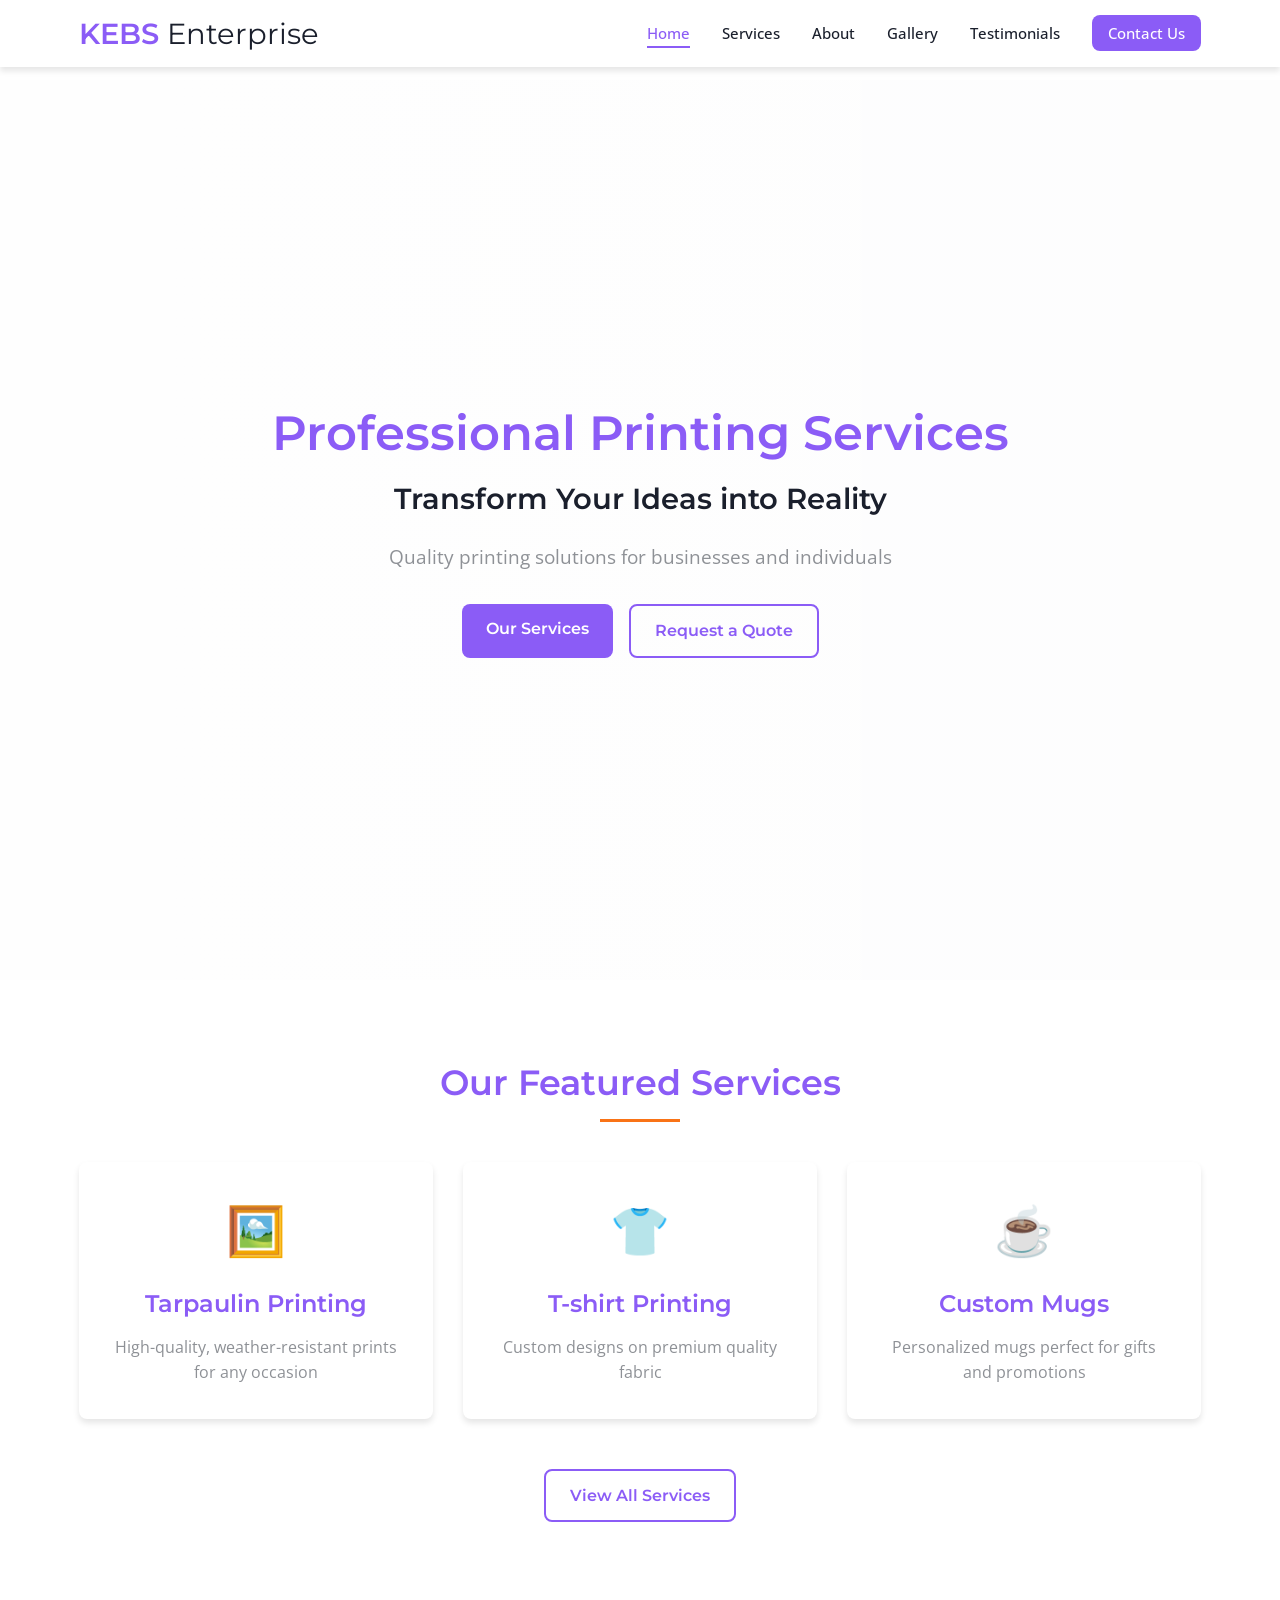
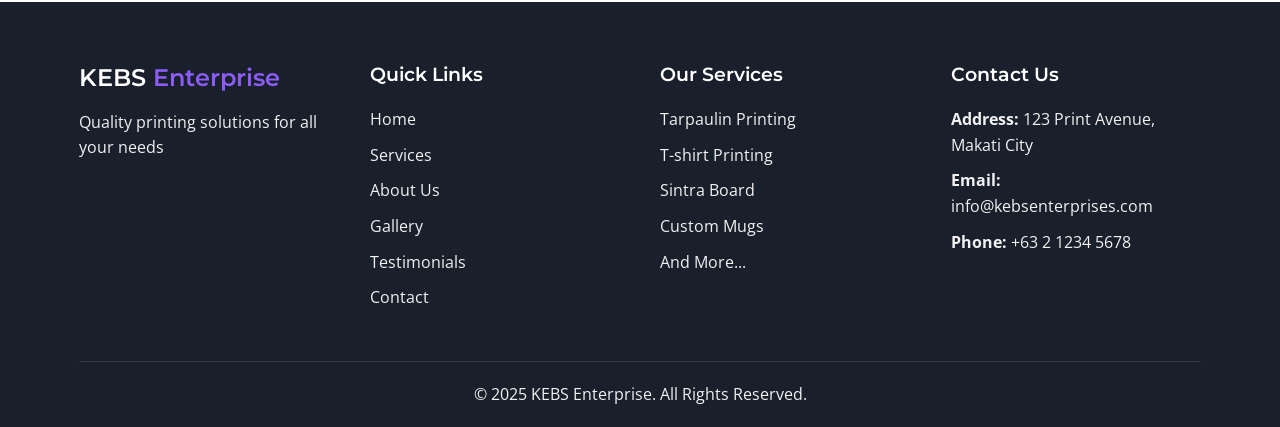
==== commit e3a2980e: "Refactor: Update site title and content Update the site title and refine the content of the static t" ====
--- a/index.html
+++ b/index.html
@@ -4,7 +4,7 @@
   <head>
     <meta charset="UTF-8" />
     <meta name="viewport" content="width=device-width, initial-scale=1.0" />
-    <title>KEBS Print Crafts - Professional Printing Services</title>
+    <title>KEBS Enterprise - Professional Printing Services</title>
     <meta name="description" content="Professional printing services for tarpaulins, t-shirts, mugs, dry seals and more. KEBS Enterprise - your trusted printing partner." />
     <meta name="author" content="KEBS Enterprise" />
     <link rel="stylesheet" href="src/styles/main.css" />
@@ -16,7 +16,7 @@
       <div class="container">
         <div class="header-content">
           <div class="logo">
-            <h1>KEBS <span>Print Crafts</span></h1>
+            <h1>KEBS <span>Enterprise</span></h1>
           </div>
           <nav class="main-nav">
             <button class="mobile-menu-toggle" id="menuToggle">
@@ -25,12 +25,12 @@
               <span></span>
             </button>
             <ul class="nav-links" id="navLinks">
-              <li><a href="#home" class="active">Home</a></li>
-              <li><a href="#services">Services</a></li>
-              <li><a href="#about">About</a></li>
-              <li><a href="#gallery">Gallery</a></li>
-              <li><a href="#testimonials">Testimonials</a></li>
-              <li><a href="#contact" class="cta-btn">Contact Us</a></li>
+              <li><a href="index.html" class="active">Home</a></li>
+              <li><a href="services.html">Services</a></li>
+              <li><a href="about.html">About</a></li>
+              <li><a href="gallery.html">Gallery</a></li>
+              <li><a href="testimonials.html">Testimonials</a></li>
+              <li><a href="contact.html" class="cta-btn">Contact Us</a></li>
             </ul>
           </nav>
         </div>
@@ -44,377 +44,35 @@
           <h3>Transform Your Ideas into Reality</h3>
           <p>Quality printing solutions for businesses and individuals</p>
           <div class="hero-buttons">
-            <a href="#services" class="btn btn-primary">Our Services</a>
-            <a href="#contact" class="btn btn-outline">Request a Quote</a>
+            <a href="services.html" class="btn btn-primary">Our Services</a>
+            <a href="contact.html" class="btn btn-outline">Request a Quote</a>
           </div>
         </div>
       </div>
     </section>
 
-    <section class="services section" id="services">
+    <section class="featured-services">
       <div class="container">
-        <div class="section-header">
-          <h2>Our Printing Services</h2>
-          <p>We offer a wide range of high-quality printing solutions</p>
-        </div>
-        <div class="services-grid">
-          <div class="service-card" data-service="tarpaulin">
-            <div class="service-icon">
-              <img src="src/assets/icons/tarpaulin.png" alt="Tarpaulin icon" class="service-img">
-            </div>
-            <h3>Tarpaulin</h3>
-            <p>High-quality tarpaulin printing for events, advertisements, and promotions.</p>
+        <h2 class="section-title">Our Featured Services</h2>
+        <div class="services-preview">
+          <div class="service-preview-card">
+            <div class="service-icon">🖼️</div>
+            <h3>Tarpaulin Printing</h3>
+            <p>High-quality, weather-resistant prints for any occasion</p>
           </div>
-          <div class="service-card" data-service="tshirt">
-            <div class="service-icon">
-              <img src="src/assets/icons/tshirt.png" alt="T-shirt icon" class="service-img">
-            </div>
+          <div class="service-preview-card">
+            <div class="service-icon">👕</div>
             <h3>T-shirt Printing</h3>
-            <p>Custom designs for personal use, events, business branding, and more.</p>
+            <p>Custom designs on premium quality fabric</p>
           </div>
-          <div class="service-card" data-service="sintra">
-            <div class="service-icon">
-              <img src="src/assets/icons/sintra.png" alt="Sintra Board icon" class="service-img">
-            </div>
-            <h3>Sintra Board</h3>
-            <p>Durable signage and displays for indoor and outdoor applications.</p>
-          </div>
-          <div class="service-card" data-service="mugs">
-            <div class="service-icon">
-              <img src="src/assets/icons/mug.png" alt="Mug icon" class="service-img">
-            </div>
-            <h3>Mugs</h3>
-            <p>Custom mug printing for gifts, souvenirs, and corporate giveaways.</p>
-          </div>
-          <div class="service-card" data-service="dryseal">
-            <div class="service-icon">
-              <img src="src/assets/icons/dryseal.png" alt="Dry Seal icon" class="service-img">
-            </div>
-            <h3>Dry Seal</h3>
-            <p>Professional embossed seals for documents and certificates.</p>
-          </div>
-          <div class="service-card" data-service="buttonpin">
-            <div class="service-icon">
-              <img src="src/assets/icons/button.png" alt="Button Pin icon" class="service-img">
-            </div>
-            <h3>Button Pin</h3>
-            <p>Customized pins for events, campaigns, and merchandise.</p>
-          </div>
-          <div class="service-card" data-service="lanyard">
-            <div class="service-icon">
-              <img src="src/assets/icons/lanyard.png" alt="Lanyard icon" class="service-img">
-            </div>
-            <h3>Lanyard/Lace</h3>
-            <p>Custom printed lanyards for ID holders, events, and conferences.</p>
-          </div>
-          <div class="service-card" data-service="ecobag">
-            <div class="service-icon">
-              <img src="src/assets/icons/ecobag.png" alt="Ecobag icon" class="service-img">
-            </div>
-            <h3>Ecobag/Totebag</h3>
-            <p>Eco-friendly bag printing for sustainable branding solutions.</p>
-          </div>
-          <div class="service-card" data-service="plaque">
-            <div class="service-icon">
-              <img src="src/assets/icons/plaque.png" alt="Plaque icon" class="service-img">
-            </div>
-            <h3>Plaque</h3>
-            <p>Recognition plaques for awards, commemorations, and achievements.</p>
-          </div>
-          <div class="service-card" data-service="medal-kagawaran">
-            <div class="service-icon">
-              <img src="src/assets/icons/medal.png" alt="Medal icon" class="service-img">
-            </div>
-            <h3>Medal (KAGAWARAN)</h3>
-            <p>Official medals for government and institutional recognition.</p>
-          </div>
-          <div class="service-card" data-service="personalized-medal">
-            <div class="service-icon">
-              <img src="src/assets/icons/personalized-medal.png" alt="Personalized Medal icon" class="service-img">
-            </div>
-            <h3>Personalized Medal</h3>
-            <p>Custom medals for sports events, competitions, and special occasions.</p>
-          </div>
-          <div class="service-card" data-service="collar-pin">
-            <div class="service-icon">
-              <img src="src/assets/icons/collar-pin.png" alt="Collar Pin icon" class="service-img">
-            </div>
-            <h3>Collar Pin</h3>
-            <p>Elegant pins for formal and corporate attire.</p>
-          </div>
-          <div class="service-card" data-service="rubber-stamp">
-            <div class="service-icon">
-              <img src="src/assets/icons/stamp.png" alt="Rubber Stamp icon" class="service-img">
-            </div>
-            <h3>Rubber Stamp</h3>
-            <p>Custom stamps for business documentation and branding.</p>
-          </div>
-          <div class="service-card" data-service="certificate-holder">
-            <div class="service-icon">
-              <img src="src/assets/icons/certificate.png" alt="Certificate Holder icon" class="service-img">
-            </div>
-            <h3>Certificate Holder</h3>
-            <p>Professional holders for diplomas, awards, and certificates.</p>
-          </div>
-          <div class="service-card" data-service="fan">
-            <div class="service-icon">
-              <img src="src/assets/icons/fan.png" alt="Fan icon" class="service-img">
-            </div>
-            <h3>Foldable Fan</h3>
-            <p>Custom printed fans for events, promotions, and giveaways.</p>
-          </div>
-          <div class="service-card" data-service="umbrella">
-            <div class="service-icon">
-              <img src="src/assets/icons/umbrella.png" alt="Umbrella icon" class="service-img">
-            </div>
-            <h3>Umbrella</h3>
-            <p>Branded umbrellas for corporate gifts and promotional items.</p>
+          <div class="service-preview-card">
+            <div class="service-icon">☕</div>
+            <h3>Custom Mugs</h3>
+            <p>Personalized mugs perfect for gifts and promotions</p>
           </div>
         </div>
-      </div>
-    </section>
-
-    <section class="about section" id="about">
-      <div class="container">
-        <div class="about-content">
-          <div class="about-text">
-            <div class="section-header">
-              <h2>About KEBS Enterprise</h2>
-              <p>Your trusted partner for all printing needs</p>
-            </div>
-            <p class="about-description">
-              KEBS Enterprise is a professional printing company committed to delivering high-quality printing services to businesses and individuals. With years of experience in the industry, we have built a reputation for excellence, reliability, and customer satisfaction.
-            </p>
-            <p class="about-description">
-              Our team of skilled professionals uses advanced printing technology to ensure that each project meets the highest standards. We pride ourselves on attention to detail, quick turnaround times, and competitive pricing.
-            </p>
-            <div class="about-features">
-              <div class="feature">
-                <div class="feature-icon">✓</div>
-                <div class="feature-text">Quality Materials</div>
-              </div>
-              <div class="feature">
-                <div class="feature-icon">✓</div>
-                <div class="feature-text">Fast Turnaround</div>
-              </div>
-              <div class="feature">
-                <div class="feature-icon">✓</div>
-                <div class="feature-text">Competitive Pricing</div>
-              </div>
-              <div class="feature">
-                <div class="feature-icon">✓</div>
-                <div class="feature-text">Custom Designs</div>
-              </div>
-            </div>
-          </div>
-          <div class="about-image">
-            <img src="src/assets/images/print-shop.jpg" alt="KEBS Enterprise Printing Facility">
-          </div>
-        </div>
-      </div>
-    </section>
-
-    <section class="gallery section" id="gallery">
-      <div class="container">
-        <div class="section-header">
-          <h2>Our Work</h2>
-          <p>Check out some of our recent projects</p>
-        </div>
-        <div class="gallery-grid">
-          <div class="gallery-item">
-            <img src="src/assets/images/tarpaulin-sample.jpg" alt="Tarpaulin printing sample">
-            <div class="gallery-overlay">
-              <div class="gallery-info">
-                <h3>Event Tarpaulin</h3>
-                <p>Custom design for local event</p>
-              </div>
-            </div>
-          </div>
-          <div class="gallery-item">
-            <img src="src/assets/images/tshirt-sample.jpg" alt="T-shirt printing sample">
-            <div class="gallery-overlay">
-              <div class="gallery-info">
-                <h3>Corporate T-shirts</h3>
-                <p>Branded apparel for company team</p>
-              </div>
-            </div>
-          </div>
-          <div class="gallery-item">
-            <img src="src/assets/images/mug-sample.jpg" alt="Custom printed mug sample">
-            <div class="gallery-overlay">
-              <div class="gallery-info">
-                <h3>Promotional Mugs</h3>
-                <p>Custom design for business giveaways</p>
-              </div>
-            </div>
-          </div>
-          <div class="gallery-item">
-            <img src="src/assets/images/medal-sample.jpg" alt="Medal sample">
-            <div class="gallery-overlay">
-              <div class="gallery-info">
-                <h3>Sports Medals</h3>
-                <p>Custom medals for local tournament</p>
-              </div>
-            </div>
-          </div>
-          <div class="gallery-item">
-            <img src="src/assets/images/lanyard-sample.jpg" alt="Lanyard sample">
-            <div class="gallery-overlay">
-              <div class="gallery-info">
-                <h3>Conference Lanyards</h3>
-                <p>Branded lanyards for business event</p>
-              </div>
-            </div>
-          </div>
-          <div class="gallery-item">
-            <img src="src/assets/images/ecobag-sample.jpg" alt="Ecobag printing sample">
-            <div class="gallery-overlay">
-              <div class="gallery-info">
-                <h3>Promotional Ecobags</h3>
-                <p>Sustainable branding solution</p>
-              </div>
-            </div>
-          </div>
-        </div>
-      </div>
-    </section>
-
-    <section class="testimonials section" id="testimonials">
-      <div class="container">
-        <div class="section-header">
-          <h2>Customer Testimonials</h2>
-          <p>What our clients say about our services</p>
-        </div>
-        <div class="testimonial-slider">
-          <div class="testimonial-container" id="testimonialContainer">
-            <div class="testimonial-card">
-              <div class="testimonial-content">
-                <p>"KEBS Enterprise delivered exceptional quality tarpaulins for our company event. The colors were vibrant, and the printing was crystal clear. Their team was professional and completed the project ahead of schedule."</p>
-              </div>
-              <div class="testimonial-author">
-                <div class="author-info">
-                  <h4>Maria Santos</h4>
-                  <p>Event Coordinator, ABC Company</p>
-                </div>
-              </div>
-            </div>
-            <div class="testimonial-card">
-              <div class="testimonial-content">
-                <p>"We ordered customized t-shirts for our school's sports team, and the results exceeded our expectations. The print quality was outstanding, and the shirts arrived on time. Highly recommended!"</p>
-              </div>
-              <div class="testimonial-author">
-                <div class="author-info">
-                  <h4>John Reyes</h4>
-                  <p>Athletic Director, XYZ School</p>
-                </div>
-              </div>
-            </div>
-            <div class="testimonial-card">
-              <div class="testimonial-content">
-                <p>"The medal and plaque designs created by KEBS Enterprise for our recognition ceremony were absolutely beautiful. The attention to detail and craftsmanship were impressive. Will definitely work with them again."</p>
-              </div>
-              <div class="testimonial-author">
-                <div class="author-info">
-                  <h4>Anna Cruz</h4>
-                  <p>HR Manager, LMN Corporation</p>
-                </div>
-              </div>
-            </div>
-          </div>
-          <div class="testimonial-dots" id="testimonialDots">
-            <span class="dot active"></span>
-            <span class="dot"></span>
-            <span class="dot"></span>
-          </div>
-        </div>
-      </div>
-    </section>
-
-    <section class="contact section" id="contact">
-      <div class="container">
-        <div class="section-header">
-          <h2>Contact Us</h2>
-          <p>Get in touch for inquiries and quotes</p>
-        </div>
-        <div class="contact-content">
-          <div class="contact-info">
-            <div class="contact-item">
-              <div class="contact-icon">
-                <img src="src/assets/icons/location.png" alt="Address">
-              </div>
-              <div class="contact-text">
-                <h4>Address</h4>
-                <p>123 Print Avenue, Makati City, Philippines</p>
-              </div>
-            </div>
-            <div class="contact-item">
-              <div class="contact-icon">
-                <img src="src/assets/icons/email.png" alt="Email">
-              </div>
-              <div class="contact-text">
-                <h4>Email</h4>
-                <p>info@kebsenterprises.com</p>
-              </div>
-            </div>
-            <div class="contact-item">
-              <div class="contact-icon">
-                <img src="src/assets/icons/phone.png" alt="Phone">
-              </div>
-              <div class="contact-text">
-                <h4>Phone</h4>
-                <p>+63 2 1234 5678</p>
-              </div>
-            </div>
-            <div class="business-hours">
-              <h4>Business Hours</h4>
-              <p>Monday - Friday: 8:00 AM - 6:00 PM</p>
-              <p>Saturday: 9:00 AM - 3:00 PM</p>
-              <p>Sunday: Closed</p>
-            </div>
-          </div>
-          <div class="contact-form-container">
-            <form id="contactForm" class="contact-form">
-              <div class="form-group">
-                <label for="name">Name</label>
-                <input type="text" id="name" name="name" required>
-              </div>
-              <div class="form-group">
-                <label for="email">Email</label>
-                <input type="email" id="email" name="email" required>
-              </div>
-              <div class="form-group">
-                <label for="phone">Phone</label>
-                <input type="tel" id="phone" name="phone">
-              </div>
-              <div class="form-group">
-                <label for="service">Service Needed</label>
-                <select id="service" name="service">
-                  <option value="">Select a service</option>
-                  <option value="tarpaulin">Tarpaulin</option>
-                  <option value="tshirt">T-shirt Printing</option>
-                  <option value="sintra">Sintra Board</option>
-                  <option value="mugs">Mugs</option>
-                  <option value="dryseal">Dry Seal</option>
-                  <option value="buttonpin">Button Pin</option>
-                  <option value="lanyard">Lanyard/Lace</option>
-                  <option value="ecobag">Ecobag/Totebag</option>
-                  <option value="plaque">Plaque</option>
-                  <option value="medal">Medal (KAGAWARAN)</option>
-                  <option value="personalized-medal">Personalized Medal</option>
-                  <option value="collar-pin">Collar Pin</option>
-                  <option value="rubber-stamp">Rubber Stamp</option>
-                  <option value="certificate-holder">Certificate Holder</option>
-                  <option value="foldable-fan">Foldable Fan</option>
-                  <option value="umbrella">Umbrella</option>
-                </select>
-              </div>
-              <div class="form-group">
-                <label for="message">Message</label>
-                <textarea id="message" name="message" rows="4" required></textarea>
-              </div>
-              <button type="submit" class="btn btn-primary">Send Message</button>
-            </form>
-          </div>
+        <div class="services-cta">
+          <a href="services.html" class="btn btn-outline">View All Services</a>
         </div>
       </div>
     </section>
@@ -423,27 +81,28 @@
       <div class="container">
         <div class="footer-content">
           <div class="footer-logo">
-            <h3>KEBS <span>Print Crafts</span></h3>
+            <h3>KEBS <span>Enterprise</span></h3>
             <p>Quality printing solutions for all your needs</p>
           </div>
           <div class="footer-links">
             <h4>Quick Links</h4>
             <ul>
-              <li><a href="#home">Home</a></li>
-              <li><a href="#services">Services</a></li>
-              <li><a href="#about">About Us</a></li>
-              <li><a href="#gallery">Gallery</a></li>
-              <li><a href="#contact">Contact</a></li>
+              <li><a href="index.html">Home</a></li>
+              <li><a href="services.html">Services</a></li>
+              <li><a href="about.html">About Us</a></li>
+              <li><a href="gallery.html">Gallery</a></li>
+              <li><a href="testimonials.html">Testimonials</a></li>
+              <li><a href="contact.html">Contact</a></li>
             </ul>
           </div>
           <div class="footer-services">
             <h4>Our Services</h4>
             <ul>
-              <li><a href="#services">Tarpaulin Printing</a></li>
-              <li><a href="#services">T-shirt Printing</a></li>
-              <li><a href="#services">Sintra Board</a></li>
-              <li><a href="#services">Custom Mugs</a></li>
-              <li><a href="#services">And More...</a></li>
+              <li><a href="services.html">Tarpaulin Printing</a></li>
+              <li><a href="services.html">T-shirt Printing</a></li>
+              <li><a href="services.html">Sintra Board</a></li>
+              <li><a href="services.html">Custom Mugs</a></li>
+              <li><a href="services.html">And More...</a></li>
             </ul>
           </div>
           <div class="footer-contact">
--- a/src/styles/main.css
+++ b/src/styles/main.css
@@ -1,23 +1,19 @@
 
-/* Base Styles & Reset */
+/* Main CSS Styles for KEBS Enterprise Website */
+
+/* ======== Base Styles ======== */
 :root {
-  --primary-color: #0e4a86;
-  --primary-dark: #083363;
-  --primary-light: #2a6cb5;
-  --accent-color: #e74c3c;
-  --accent-dark: #c0392b;
-  --text-dark: #333333;
-  --text-light: #ffffff;
-  --text-gray: #666666;
-  --text-muted: #999999;
-  --bg-light: #ffffff;
-  --bg-gray: #f5f5f5;
-  --bg-gray-dark: #eeeeee;
-  --border-color: #dddddd;
-  --shadow-color: rgba(0, 0, 0, 0.1);
-  --font-main: 'Montserrat', sans-serif;
-  --font-secondary: 'Open Sans', sans-serif;
+  --primary-color: #8B5CF6;
+  --secondary-color: #7E69AB;
+  --accent-color: #F97316;
+  --dark-color: #1A1F2C;
+  --light-color: #F6F6F7;
+  --white: #FFFFFF;
+  --gray: #8E9196;
+  --light-gray: #F1F1F1;
+  --box-shadow: 0 4px 6px rgba(0, 0, 0, 0.1);
   --transition: all 0.3s ease;
+  --border-radius: 8px;
 }
 
 * {
@@ -26,19 +22,15 @@
   box-sizing: border-box;
 }
 
-html {
-  scroll-behavior: smooth;
-}
-
 body {
-  font-family: var(--font-secondary);
-  color: var(--text-dark);
+  font-family: 'Open Sans', sans-serif;
+  color: var(--dark-color);
   line-height: 1.6;
-  overflow-x: hidden;
+  background-color: var(--white);
 }
 
 h1, h2, h3, h4, h5, h6 {
-  font-family: var(--font-main);
+  font-family: 'Montserrat', sans-serif;
   font-weight: 600;
   line-height: 1.3;
   margin-bottom: 1rem;
@@ -51,7 +43,7 @@
 }
 
 a:hover {
-  color: var(--primary-dark);
+  color: var(--secondary-color);
 }
 
 ul {
@@ -61,119 +53,100 @@
 img {
   max-width: 100%;
   height: auto;
-  display: block;
-}
-
-/* Utility Classes */
+}
+
 .container {
-  width: 100%;
+  width: 90%;
   max-width: 1200px;
   margin: 0 auto;
-  padding: 0 20px;
-}
-
-.section {
-  padding: 80px 0;
-}
-
-.section-header {
-  text-align: center;
-  margin-bottom: 50px;
-}
-
-.section-header h2 {
-  font-size: 2.5rem;
+  padding: 0 15px;
+}
+
+.btn {
+  display: inline-block;
+  padding: 12px 24px;
+  border-radius: var(--border-radius);
+  font-weight: 600;
+  text-align: center;
+  cursor: pointer;
+  transition: var(--transition);
+  font-family: 'Montserrat', sans-serif;
+}
+
+.btn-primary {
+  background-color: var(--primary-color);
+  color: var(--white);
+  border: none;
+}
+
+.btn-primary:hover {
+  background-color: var(--secondary-color);
+  color: var(--white);
+}
+
+.btn-outline {
+  background-color: transparent;
+  color: var(--primary-color);
+  border: 2px solid var(--primary-color);
+}
+
+.btn-outline:hover {
+  background-color: var(--primary-color);
+  color: var(--white);
+}
+
+/* ======== Section Styles ======== */
+.section-title {
+  text-align: center;
+  margin-bottom: 2.5rem;
+  font-size: 2.2rem;
+  color: var(--primary-color);
   position: relative;
-  padding-bottom: 20px;
-  margin-bottom: 20px;
-  color: var(--primary-color);
-}
-
-.section-header h2::after {
+}
+
+.section-title:after {
   content: '';
-  position: absolute;
+  display: block;
   width: 80px;
   height: 3px;
   background-color: var(--accent-color);
-  bottom: 0;
-  left: 50%;
-  transform: translateX(-50%);
-}
-
-.section-header p {
-  font-size: 1.1rem;
-  color: var(--text-gray);
-  max-width: 700px;
-  margin: 0 auto;
-}
-
-.btn {
-  display: inline-block;
-  padding: 12px 25px;
-  border-radius: 5px;
-  font-weight: 600;
-  text-align: center;
-  cursor: pointer;
-  transition: var(--transition);
-  font-family: var(--font-main);
-}
-
-.btn-primary {
-  background-color: var(--primary-color);
-  color: var(--text-light);
-  border: 2px solid var(--primary-color);
-}
-
-.btn-primary:hover {
-  background-color: var(--primary-dark);
-  border-color: var(--primary-dark);
-  color: var(--text-light);
-}
-
-.btn-outline {
-  background-color: transparent;
-  color: var(--text-light);
-  border: 2px solid var(--text-light);
-}
-
-.btn-outline:hover {
-  background-color: var(--text-light);
-  color: var(--primary-color);
-}
-
-/* Header */
+  margin: 0.8rem auto 0;
+}
+
+/* ======== Header & Navigation ======== */
 .header {
   position: fixed;
   top: 0;
   left: 0;
   width: 100%;
-  background-color: rgba(255, 255, 255, 0.95);
   z-index: 1000;
+  background-color: var(--white);
+  box-shadow: var(--box-shadow);
+  padding: 15px 0;
+  transition: var(--transition);
+}
+
+.header.sticky {
+  padding: 10px 0;
+  background-color: var(--white);
   box-shadow: 0 2px 10px rgba(0, 0, 0, 0.1);
-  transition: var(--transition);
-}
-
-.header.sticky {
-  background-color: var(--bg-light);
-  box-shadow: 0 2px 15px rgba(0, 0, 0, 0.1);
 }
 
 .header-content {
   display: flex;
   align-items: center;
   justify-content: space-between;
-  padding: 20px 0;
 }
 
 .logo h1 {
   font-size: 1.8rem;
-  font-weight: 700;
   margin: 0;
   color: var(--primary-color);
 }
 
-.logo span {
-  color: var(--accent-color);
+.logo h1 span {
+  font-weight: 400;
+  color: var(--dark-color);
 }
 
 .main-nav {
@@ -183,46 +156,41 @@
 
 .nav-links {
   display: flex;
-  gap: 20px;
+  align-items: center;
+  gap: 2rem;
 }
 
 .nav-links a {
-  color: var(--text-dark);
+  color: var(--dark-color);
   font-weight: 500;
-  padding: 5px 0;
+  font-size: 0.95rem;
   position: relative;
 }
 
-.nav-links a::after {
+.nav-links a.active,
+.nav-links a:hover {
+  color: var(--primary-color);
+}
+
+.nav-links a.active::after {
   content: '';
   position: absolute;
-  bottom: -2px;
+  bottom: -5px;
   left: 0;
-  width: 0;
+  width: 100%;
   height: 2px;
   background-color: var(--primary-color);
-  transition: var(--transition);
-}
-
-.nav-links a:hover::after,
-.nav-links a.active::after {
-  width: 100%;
 }
 
 .nav-links a.cta-btn {
-  background-color: var(--accent-color);
-  color: var(--text-light);
-  padding: 8px 20px;
-  border-radius: 5px;
-  border: none;
-}
-
-.nav-links a.cta-btn::after {
-  display: none;
+  background-color: var(--primary-color);
+  color: var(--white);
+  padding: 8px 16px;
+  border-radius: var(--border-radius);
 }
 
 .nav-links a.cta-btn:hover {
-  background-color: var(--accent-dark);
+  background-color: var(--secondary-color);
 }
 
 .mobile-menu-toggle {
@@ -230,205 +198,244 @@
   background: none;
   border: none;
   cursor: pointer;
-  position: relative;
-  width: 30px;
-  height: 25px;
+  padding: 5px;
+  z-index: 1001;
 }
 
 .mobile-menu-toggle span {
   display: block;
-  height: 3px;
-  width: 100%;
-  background-color: var(--primary-color);
-  margin: 5px 0;
-  border-radius: 3px;
-  transition: var(--transition);
-}
-
-/* Hero Section */
+  width: 28px;
+  height: 2px;
+  background-color: var(--dark-color);
+  margin: 6px 0;
+  transition: var(--transition);
+}
+
+/* ======== Hero Section ======== */
 .hero {
-  background: linear-gradient(rgba(0, 0, 0, 0.7), rgba(0, 0, 0, 0.7)), url('../assets/images/hero-bg.jpg') center/cover no-repeat;
+  background-color: var(--light-color);
+  background-image: linear-gradient(to right, rgba(255,255,255,0.9), rgba(255,255,255,0.8)), url('../images/hero-bg.jpg');
+  background-size: cover;
+  background-position: center;
   height: 100vh;
   display: flex;
   align-items: center;
   text-align: center;
-  color: var(--text-light);
-  position: relative;
+  padding: 0 15px;
+  margin-top: 80px;
 }
 
 .hero-content {
   max-width: 800px;
   margin: 0 auto;
-  padding-top: 80px;
 }
 
 .hero-content h2 {
-  font-size: 3.5rem;
+  font-size: 3rem;
+  color: var(--primary-color);
   margin-bottom: 1rem;
-  font-weight: 700;
 }
 
 .hero-content h3 {
-  font-size: 2rem;
+  font-size: 1.8rem;
   margin-bottom: 1.5rem;
-  font-weight: 600;
 }
 
 .hero-content p {
   font-size: 1.2rem;
   margin-bottom: 2rem;
-  opacity: 0.9;
+  color: var(--gray);
 }
 
 .hero-buttons {
   display: flex;
+  gap: 1rem;
   justify-content: center;
-  gap: 20px;
-}
-
-/* Services Section */
-.services {
-  background-color: var(--bg-light);
-}
-
-.services-grid {
+}
+
+/* ======== Featured Services ======== */
+.featured-services {
+  padding: 80px 0;
+  background-color: var(--white);
+}
+
+.services-preview {
   display: grid;
-  grid-template-columns: repeat(auto-fill, minmax(300px, 1fr));
+  grid-template-columns: repeat(auto-fit, minmax(300px, 1fr));
   gap: 30px;
-}
-
-.service-card {
-  background-color: var(--bg-gray);
-  border-radius: 8px;
+  margin-bottom: 50px;
+}
+
+.service-preview-card {
+  background-color: var(--white);
+  border-radius: var(--border-radius);
+  box-shadow: var(--box-shadow);
   padding: 30px;
-  box-shadow: 0 5px 15px var(--shadow-color);
-  transition: var(--transition);
-  text-align: center;
-}
-
-.service-card:hover {
+  text-align: center;
+  transition: var(--transition);
+  border-bottom: 3px solid transparent;
+}
+
+.service-preview-card:hover {
   transform: translateY(-10px);
-  box-shadow: 0 10px 25px var(--shadow-color);
+  border-bottom: 3px solid var(--primary-color);
 }
 
 .service-icon {
-  width: 80px;
-  height: 80px;
-  margin: 0 auto 20px;
-  display: flex;
-  align-items: center;
-  justify-content: center;
-}
-
-.service-img {
-  max-width: 100%;
-  max-height: 100%;
-}
-
-.service-card h3 {
+  font-size: 3.5rem;
+  margin-bottom: 20px;
+}
+
+.service-preview-card h3 {
+  font-size: 1.5rem;
+  margin-bottom: 15px;
   color: var(--primary-color);
-  margin-bottom: 15px;
-}
-
-.service-card p {
-  color: var(--text-gray);
-  font-size: 0.95rem;
-}
-
-/* About Section */
-.about {
-  background-color: var(--bg-gray);
+}
+
+.service-preview-card p {
+  color: var(--gray);
+}
+
+.services-cta {
+  text-align: center;
+  margin-top: 30px;
+}
+
+/* ======== About Page Styles ======== */
+.about-hero,
+.testimonials-hero,
+.contact-hero,
+.gallery-hero,
+.services-hero {
+  background-color: var(--primary-color);
+  color: var(--white);
+  padding: 120px 0 60px;
+  text-align: center;
+}
+
+.about-hero h2,
+.testimonials-hero h2,
+.contact-hero h2,
+.gallery-hero h2,
+.services-hero h2 {
+  font-size: 2.5rem;
+  margin-bottom: 1rem;
+}
+
+.about-hero p,
+.testimonials-hero p,
+.contact-hero p,
+.gallery-hero p,
+.services-hero p {
+  font-size: 1.2rem;
+  max-width: 700px;
+  margin: 0 auto;
 }
 
 .about-content {
+  padding: 60px 0;
+}
+
+.about-grid {
   display: grid;
   grid-template-columns: 1fr 1fr;
   gap: 50px;
   align-items: center;
 }
 
-.about-text .section-header {
-  text-align: left;
-}
-
-.about-text .section-header h2::after {
-  left: 0;
-  transform: none;
-}
-
-.about-description {
+.about-text h3 {
+  color: var(--primary-color);
+  font-size: 1.8rem;
+  margin-top: 30px;
   margin-bottom: 20px;
-  color: var(--text-gray);
-}
-
-.about-features {
+}
+
+.about-text h3:first-child {
+  margin-top: 0;
+}
+
+.about-text p {
+  margin-bottom: 15px;
+}
+
+.values-list {
+  margin-top: 20px;
+}
+
+.value-item {
+  display: flex;
+  gap: 15px;
+  margin-bottom: 20px;
+}
+
+.value-icon {
+  flex-shrink: 0;
+  width: 30px;
+  height: 30px;
+  background-color: var(--primary-color);
+  border-radius: 50%;
+  color: white;
+  display: flex;
+  align-items: center;
+  justify-content: center;
+}
+
+.value-content strong {
+  display: block;
+  margin-bottom: 5px;
+  color: var(--primary-color);
+}
+
+.about-image {
+  border-radius: var(--border-radius);
+  overflow: hidden;
+  box-shadow: var(--box-shadow);
+}
+
+/* ======== Team Section ======== */
+.team-section {
+  padding: 60px 0;
+  background-color: var(--light-color);
+  text-align: center;
+}
+
+.team-grid {
   display: grid;
-  grid-template-columns: 1fr 1fr;
-  gap: 20px;
-  margin-top: 25px;
-}
-
-.feature {
-  display: flex;
-  align-items: center;
-  gap: 10px;
-}
-
-.feature-icon {
-  background-color: var(--primary-light);
-  color: var(--text-light);
-  width: 28px;
-  height: 28px;
-  border-radius: 50%;
-  display: flex;
-  align-items: center;
-  justify-content: center;
-  font-size: 0.8rem;
-}
-
-.feature-text {
-  font-weight: 500;
-}
-
-.about-image {
+  grid-template-columns: repeat(auto-fill, minmax(250px, 1fr));
+  gap: 30px;
+  margin-top: 50px;
+}
+
+.team-member {
+  background-color: var(--white);
+  border-radius: var(--border-radius);
+  overflow: hidden;
+  box-shadow: var(--box-shadow);
+  transition: var(--transition);
+}
+
+.team-member:hover {
+  transform: translateY(-10px);
+}
+
+.member-image {
   position: relative;
   overflow: hidden;
-  border-radius: 8px;
-  box-shadow: 0 10px 30px var(--shadow-color);
-}
-
-/* Gallery Section */
-.gallery {
-  background-color: var(--bg-light);
-}
-
-.gallery-grid {
-  display: grid;
-  grid-template-columns: repeat(auto-fill, minmax(350px, 1fr));
-  gap: 20px;
-}
-
-.gallery-item {
-  position: relative;
-  overflow: hidden;
-  border-radius: 8px;
-  height: 250px;
-}
-
-.gallery-item img {
+}
+
+.member-image img {
   width: 100%;
-  height: 100%;
-  object-fit: cover;
-  transition: var(--transition);
-}
-
-.gallery-overlay {
+  height: auto;
+  transition: var(--transition);
+}
+
+.member-overlay {
   position: absolute;
   top: 0;
   left: 0;
   width: 100%;
   height: 100%;
-  background-color: rgba(14, 74, 134, 0.8);
+  background-color: rgba(139, 92, 246, 0.8);
   display: flex;
   align-items: center;
   justify-content: center;
@@ -436,328 +443,544 @@
   transition: var(--transition);
 }
 
-.gallery-item:hover .gallery-overlay {
+.team-member:hover .member-overlay {
   opacity: 1;
 }
 
-.gallery-item:hover img {
+.member-social {
+  display: flex;
+  gap: 15px;
+}
+
+.social-link {
+  width: 40px;
+  height: 40px;
+  background-color: var(--white);
+  border-radius: 50%;
+  display: flex;
+  align-items: center;
+  justify-content: center;
+  font-size: 1.2rem;
+  color: var(--primary-color);
+  transition: var(--transition);
+}
+
+.social-link:hover {
+  background-color: var(--accent-color);
+  color: var(--white);
   transform: scale(1.1);
 }
 
-.gallery-info {
-  text-align: center;
-  color: var(--text-light);
-  padding: 20px;
-}
-
-.gallery-info h3 {
-  margin-bottom: 10px;
-}
-
-/* Testimonials Section */
-.testimonials {
-  background-color: var(--bg-gray);
+.team-member h4 {
+  margin: 20px 0 5px;
+  font-size: 1.3rem;
+}
+
+.team-member p {
+  color: var(--gray);
+  font-size: 0.95rem;
+  margin-bottom: 20px;
+}
+
+/* ======== Testimonials Page Styles ======== */
+.testimonials-content {
+  padding: 60px 0;
 }
 
 .testimonial-slider {
+  position: relative;
   max-width: 800px;
-  margin: 0 auto;
-  position: relative;
-}
-
-.testimonial-container {
-  overflow: hidden;
-  width: 100%;
-  position: relative;
+  margin: 0 auto 60px;
 }
 
 .testimonial-card {
-  background-color: var(--bg-light);
+  background-color: var(--white);
+  border-radius: var(--border-radius);
+  box-shadow: var(--box-shadow);
   padding: 30px;
-  border-radius: 8px;
-  box-shadow: 0 5px 20px var(--shadow-color);
-  text-align: center;
-  margin: 10px;
+  display: none;
   opacity: 0;
-  position: absolute;
-  width: calc(100% - 20px);
-  transition: var(--transition);
-  transform: translateX(100%);
+  transform: translateX(50px);
+  transition: all 0.5s ease;
 }
 
 .testimonial-card.active {
+  display: block;
   opacity: 1;
   transform: translateX(0);
 }
 
-.testimonial-card.previous {
-  transform: translateX(-100%);
-  opacity: 0;
-}
-
 .testimonial-card.next {
-  transform: translateX(100%);
-  opacity: 0;
-}
-
-.testimonial-content {
-  font-style: italic;
-  color: var(--text-gray);
-  margin-bottom: 20px;
+  display: block;
+  position: absolute;
+  top: 0;
+  left: 0;
+  z-index: -1;
+  opacity: 0.3;
+  transform: translateX(50px);
+}
+
+.testimonial-quote {
   position: relative;
-}
-
-.testimonial-content::before,
-.testimonial-content::after {
+  padding: 0 20px;
+  margin-bottom: 30px;
+}
+
+.testimonial-quote:before,
+.testimonial-quote:after {
   content: '"';
-  font-size: 3rem;
+  font-size: 4rem;
+  color: var(--light-gray);
   position: absolute;
-  color: var(--primary-light);
-  opacity: 0.3;
-}
-
-.testimonial-content::before {
+}
+
+.testimonial-quote:before {
   top: -20px;
-  left: -10px;
-}
-
-.testimonial-content::after {
-  bottom: -40px;
-  right: -10px;
-}
-
-.author-info {
+  left: 0;
+}
+
+.testimonial-quote:after {
+  bottom: -50px;
+  right: 0;
+}
+
+.testimonial-author {
+  display: flex;
+  align-items: center;
   margin-top: 20px;
 }
 
+.author-image {
+  width: 70px;
+  height: 70px;
+  border-radius: 50%;
+  overflow: hidden;
+  margin-right: 20px;
+  border: 3px solid var(--primary-color);
+}
+
 .author-info h4 {
-  color: var(--primary-color);
   margin-bottom: 5px;
 }
 
 .author-info p {
-  color: var(--text-muted);
+  color: var(--gray);
   font-size: 0.9rem;
-}
-
-.testimonial-dots {
-  text-align: center;
-  margin-top: 20px;
+  margin-bottom: 5px;
+}
+
+.rating {
+  color: var(--accent-color);
+  font-size: 1rem;
+}
+
+.testimonial-controls {
+  display: flex;
+  justify-content: center;
+  align-items: center;
+  margin-top: 30px;
+}
+
+.prev-btn,
+.next-btn {
+  background-color: var(--primary-color);
+  color: var(--white);
+  border: none;
+  width: 40px;
+  height: 40px;
+  border-radius: 50%;
+  cursor: pointer;
+  font-size: 1.2rem;
+  display: flex;
+  align-items: center;
+  justify-content: center;
+  transition: var(--transition);
+}
+
+.prev-btn:hover,
+.next-btn:hover {
+  background-color: var(--secondary-color);
+}
+
+.dots {
+  display: flex;
+  gap: 8px;
+  margin: 0 20px;
 }
 
 .dot {
-  display: inline-block;
   width: 12px;
   height: 12px;
   border-radius: 50%;
-  background-color: var(--border-color);
-  margin: 0 5px;
+  background-color: var(--light-gray);
   cursor: pointer;
   transition: var(--transition);
 }
 
 .dot.active {
   background-color: var(--primary-color);
-  transform: scale(1.2);
-}
-
-/* Contact Section */
-.contact {
-  background-color: var(--bg-light);
-}
-
+}
+
+.client-logos {
+  text-align: center;
+  margin-top: 60px;
+}
+
+.client-logos h3 {
+  margin-bottom: 30px;
+}
+
+.logo-grid {
+  display: flex;
+  flex-wrap: wrap;
+  justify-content: center;
+  gap: 30px;
+  margin: 0 auto;
+}
+
+.client-logo {
+  width: 150px;
+  height: 100px;
+  background-color: var(--white);
+  display: flex;
+  align-items: center;
+  justify-content: center;
+  border-radius: var(--border-radius);
+  box-shadow: var(--box-shadow);
+  padding: 15px;
+  transition: var(--transition);
+}
+
+.client-logo:hover {
+  transform: scale(1.05);
+}
+
+.testimonials-cta {
+  margin-top: 60px;
+  text-align: center;
+  background-color: var(--light-color);
+  padding: 40px;
+  border-radius: var(--border-radius);
+}
+
+.testimonials-cta h3 {
+  margin-bottom: 20px;
+}
+
+/* ======== Services Page ======== */
+.services-list {
+  padding: 60px 0;
+}
+
+.services-grid {
+  display: grid;
+  grid-template-columns: repeat(auto-fill, minmax(300px, 1fr));
+  gap: 30px;
+  margin-top: 40px;
+}
+
+.service-card {
+  background-color: var(--white);
+  border-radius: var(--border-radius);
+  box-shadow: var(--box-shadow);
+  padding: 30px;
+  transition: var(--transition);
+  text-align: center;
+}
+
+.service-card:hover {
+  transform: translateY(-5px);
+  box-shadow: 0 10px 20px rgba(0, 0, 0, 0.1);
+}
+
+.service-icon {
+  font-size: 3rem;
+  margin-bottom: 20px;
+}
+
+.service-card h3 {
+  font-size: 1.5rem;
+  margin-bottom: 15px;
+}
+
+.service-card p {
+  color: var(--gray);
+}
+
+/* ======== Gallery Page ======== */
+.gallery-content {
+  padding: 60px 0;
+}
+
+.gallery-filters {
+  display: flex;
+  justify-content: center;
+  flex-wrap: wrap;
+  gap: 15px;
+  margin-bottom: 40px;
+}
+
+.filter-btn {
+  background-color: var(--light-gray);
+  border: none;
+  padding: 8px 16px;
+  border-radius: var(--border-radius);
+  cursor: pointer;
+  font-weight: 500;
+  transition: var(--transition);
+}
+
+.filter-btn.active,
+.filter-btn:hover {
+  background-color: var(--primary-color);
+  color: var(--white);
+}
+
+.gallery-grid {
+  display: grid;
+  grid-template-columns: repeat(auto-fill, minmax(300px, 1fr));
+  gap: 20px;
+}
+
+.gallery-item {
+  margin-bottom: 20px;
+}
+
+.gallery-image {
+  position: relative;
+  overflow: hidden;
+  border-radius: var(--border-radius);
+  box-shadow: var(--box-shadow);
+}
+
+.gallery-image img {
+  width: 100%;
+  height: 250px;
+  object-fit: cover;
+  transition: var(--transition);
+}
+
+.overlay {
+  position: absolute;
+  bottom: -100%;
+  left: 0;
+  width: 100%;
+  height: 100%;
+  background-color: rgba(139, 92, 246, 0.8);
+  display: flex;
+  align-items: center;
+  justify-content: center;
+  transition: var(--transition);
+  padding: 20px;
+  text-align: center;
+}
+
+.gallery-image:hover .overlay {
+  bottom: 0;
+}
+
+.gallery-image:hover img {
+  transform: scale(1.1);
+}
+
+.overlay-content {
+  color: var(--white);
+}
+
+.overlay-content h4 {
+  margin-bottom: 5px;
+}
+
+/* ======== Contact Page Styles ======== */
 .contact-content {
+  padding: 60px 0;
+}
+
+.contact-grid {
+  display: grid;
+  grid-template-columns: 1fr 2fr;
+  gap: 50px;
+}
+
+.contact-info {
+  background-color: var(--primary-color);
+  color: var(--white);
+  padding: 30px;
+  border-radius: var(--border-radius);
+  height: fit-content;
+}
+
+.contact-info h3 {
+  margin-bottom: 30px;
+  position: relative;
+}
+
+.contact-info h3:after {
+  content: '';
+  position: absolute;
+  bottom: -10px;
+  left: 0;
+  width: 50px;
+  height: 2px;
+  background-color: var(--white);
+}
+
+.info-item {
+  margin-bottom: 25px;
+}
+
+.info-item h4 {
+  margin-bottom: 10px;
+  color: var(--light-gray);
+  font-size: 1.1rem;
+}
+
+.info-item p {
+  margin-bottom: 5px;
+}
+
+.contact-form-container {
+  background-color: var(--white);
+  padding: 30px;
+  border-radius: var(--border-radius);
+  box-shadow: var(--box-shadow);
+}
+
+.contact-form-container h3 {
+  margin-bottom: 20px;
+}
+
+.contact-form {
   display: grid;
   grid-template-columns: 1fr 1fr;
-  gap: 50px;
-}
-
-.contact-info {
-  display: flex;
-  flex-direction: column;
-  gap: 30px;
-}
-
-.contact-item {
-  display: flex;
-  align-items: flex-start;
-  gap: 15px;
-}
-
-.contact-icon {
-  width: 40px;
-  height: 40px;
-  display: flex;
-  align-items: center;
-  justify-content: center;
-  background-color: var(--primary-light);
-  border-radius: 50%;
-  flex-shrink: 0;
-}
-
-.contact-icon img {
-  width: 20px;
-  height: 20px;
-  filter: brightness(0) invert(1);
-}
-
-.contact-text h4 {
-  color: var(--primary-color);
-  margin-bottom: 5px;
-}
-
-.business-hours {
-  margin-top: 20px;
-  padding-top: 20px;
-  border-top: 1px solid var(--border-color);
-}
-
-.business-hours h4 {
-  color: var(--primary-color);
-  margin-bottom: 10px;
-}
-
-.business-hours p {
-  margin-bottom: 5px;
-}
-
-.contact-form-container {
-  background-color: var(--bg-gray);
-  padding: 30px;
-  border-radius: 8px;
-  box-shadow: 0 5px 20px var(--shadow-color);
+  gap: 20px;
 }
 
 .form-group {
   margin-bottom: 20px;
+}
+
+.form-group:nth-last-child(2) {
+  grid-column: 1 / -1;
+}
+
+.form-group:last-child {
+  grid-column: 1 / -1;
+  text-align: right;
+  margin-bottom: 0;
 }
 
 .form-group label {
   display: block;
   margin-bottom: 8px;
-  font-weight: 600;
-  color: var(--text-dark);
+  font-weight: 500;
 }
 
 .form-group input,
 .form-group select,
 .form-group textarea {
   width: 100%;
-  padding: 12px 15px;
-  border: 1px solid var(--border-color);
-  border-radius: 5px;
-  background-color: var(--bg-light);
-  font-family: var(--font-secondary);
-  font-size: 1rem;
-  color: var(--text-dark);
-  transition: var(--transition);
-}
-
-.form-group input:focus,
-.form-group select:focus,
-.form-group textarea:focus {
-  outline: none;
-  border-color: var(--primary-light);
-  box-shadow: 0 0 0 3px rgba(42, 108, 181, 0.2);
-}
-
-/* Footer */
+  padding: 12px;
+  border: 1px solid var(--light-gray);
+  border-radius: var(--border-radius);
+  font-family: inherit;
+}
+
+.form-group textarea {
+  resize: vertical;
+  min-height: 150px;
+}
+
+.map-section {
+  padding: 60px 0;
+}
+
+.map-section h3 {
+  margin-bottom: 20px;
+  text-align: center;
+}
+
+.map-container {
+  border-radius: var(--border-radius);
+  overflow: hidden;
+  box-shadow: var(--box-shadow);
+}
+
+/* ======== Footer ======== */
 .footer {
-  background-color: var(--primary-dark);
-  color: var(--text-light);
-  padding-top: 60px;
+  background-color: var(--dark-color);
+  color: var(--light-gray);
+  padding: 60px 0 20px;
 }
 
 .footer-content {
   display: grid;
   grid-template-columns: repeat(auto-fit, minmax(200px, 1fr));
   gap: 40px;
-  margin-bottom: 40px;
 }
 
 .footer-logo h3 {
-  font-size: 1.8rem;
-  margin-bottom: 15px;
+  color: var(--white);
+  font-size: 1.5rem;
 }
 
 .footer-logo span {
-  color: var(--accent-color);
+  color: var(--primary-color);
 }
 
 .footer-logo p {
-  opacity: 0.8;
+  margin-top: 15px;
 }
 
 .footer h4 {
+  color: var(--white);
   margin-bottom: 20px;
-  position: relative;
-  padding-bottom: 10px;
-}
-
-.footer h4::after {
-  content: '';
-  position: absolute;
-  bottom: 0;
-  left: 0;
-  width: 40px;
-  height: 2px;
-  background-color: var(--accent-color);
-}
-
-.footer-links ul,
-.footer-services ul {
-  display: flex;
-  flex-direction: column;
-  gap: 10px;
-}
-
-.footer-links a,
-.footer-services a {
-  color: var(--text-light);
-  opacity: 0.8;
-  transition: var(--transition);
-}
-
-.footer-links a:hover,
-.footer-services a:hover {
-  opacity: 1;
-  color: var(--accent-color);
+  font-size: 1.2rem;
+}
+
+.footer-links ul li,
+.footer-services ul li {
+  margin-bottom: 10px;
+}
+
+.footer-links ul li a,
+.footer-services ul li a {
+  color: var(--light-gray);
+}
+
+.footer-links ul li a:hover,
+.footer-services ul li a:hover {
+  color: var(--primary-color);
 }
 
 .footer-contact p {
   margin-bottom: 10px;
-  opacity: 0.8;
 }
 
 .footer-bottom {
-  text-align: center;
-  padding: 20px 0;
+  margin-top: 40px;
+  text-align: center;
+  padding-top: 20px;
   border-top: 1px solid rgba(255, 255, 255, 0.1);
 }
 
-.footer-bottom p {
-  opacity: 0.7;
-}
-
-/* Scroll Top Button */
+/* ======== Scroll to Top ======== */
 .scroll-top {
   position: fixed;
   bottom: 30px;
   right: 30px;
-  width: 40px;
-  height: 40px;
   background-color: var(--primary-color);
-  color: var(--text-light);
+  color: var(--white);
+  width: 50px;
+  height: 50px;
   border-radius: 50%;
   display: flex;
   align-items: center;
   justify-content: center;
-  box-shadow: 0 2px 10px rgba(0, 0, 0, 0.2);
-  cursor: pointer;
   opacity: 0;
   visibility: hidden;
   transition: var(--transition);
-  z-index: 999;
+  z-index: 99;
 }
 
 .scroll-top.active {
@@ -766,29 +989,11 @@
 }
 
 .scroll-top:hover {
-  background-color: var(--primary-dark);
-}
-
-/* Media Queries */
+  background-color: var(--secondary-color);
+}
+
+/* ======== Responsive Styles ======== */
 @media (max-width: 992px) {
-  .section {
-    padding: 60px 0;
-  }
-  
-  .about-content {
-    grid-template-columns: 1fr;
-  }
-  
-  .about-image {
-    order: -1;
-  }
-  
-  .contact-content {
-    grid-template-columns: 1fr;
-  }
-}
-
-@media (max-width: 768px) {
   .hero-content h2 {
     font-size: 2.5rem;
   }
@@ -797,62 +1002,108 @@
     font-size: 1.5rem;
   }
   
+  .about-grid,
+  .contact-grid {
+    grid-template-columns: 1fr;
+  }
+  
+  .about-text {
+    order: 2;
+  }
+  
+  .about-image {
+    order: 1;
+    margin-bottom: 30px;
+  }
+}
+
+@media (max-width: 768px) {
   .mobile-menu-toggle {
     display: block;
   }
   
   .nav-links {
     position: fixed;
-    top: 80px;
-    left: -100%;
-    width: 100%;
-    height: calc(100vh - 80px);
-    background-color: var(--bg-light);
-    display: flex;
+    top: 0;
+    right: -100%;
+    width: 80%;
+    max-width: 300px;
+    height: 100vh;
+    background-color: var(--white);
     flex-direction: column;
-    align-items: center;
-    justify-content: flex-start;
-    padding-top: 40px;
+    align-items: flex-start;
+    justify-content: center;
+    padding: 80px 30px;
     transition: var(--transition);
-    z-index: 900;
+    box-shadow: -5px 0 15px rgba(0, 0, 0, 0.1);
+    z-index: 1000;
   }
   
   .nav-links.active {
-    left: 0;
-  }
-  
-  .nav-links li {
-    margin-bottom: 20px;
-  }
-  
-  .services-grid {
+    right: 0;
+  }
+  
+  .mobile-menu-toggle span.active:nth-child(1) {
+    transform: rotate(45deg) translate(5px, 6px);
+  }
+  
+  .mobile-menu-toggle span.active:nth-child(2) {
+    opacity: 0;
+  }
+  
+  .mobile-menu-toggle span.active:nth-child(3) {
+    transform: rotate(-45deg) translate(5px, -6px);
+  }
+  
+  body.menu-open {
+    overflow: hidden;
+  }
+  
+  .hero {
+    height: 80vh;
+  }
+  
+  .hero-content h2 {
+    font-size: 2rem;
+  }
+  
+  .hero-content h3 {
+    font-size: 1.3rem;
+  }
+  
+  .hero-buttons {
+    flex-direction: column;
+    gap: 1rem;
+  }
+  
+  .team-member {
+    max-width: 300px;
+    margin: 0 auto;
+  }
+  
+  .contact-form {
     grid-template-columns: 1fr;
   }
-  
-  .gallery-grid {
-    grid-template-columns: 1fr;
+}
+
+@media (max-width: 576px) {
+  .container {
+    width: 95%;
+  }
+  
+  .hero-content h2 {
+    font-size: 1.8rem;
+  }
+  
+  .hero-content p {
+    font-size: 1rem;
   }
   
   .footer-content {
     grid-template-columns: 1fr;
   }
-}
-
-@media (max-width: 576px) {
-  .section-header h2 {
-    font-size: 2rem;
-  }
-  
-  .hero-buttons {
-    flex-direction: column;
-    gap: 10px;
-  }
-  
-  .hero-content h2 {
-    font-size: 2rem;
-  }
-  
-  .about-features {
+  
+  .services-preview {
     grid-template-columns: 1fr;
   }
 }
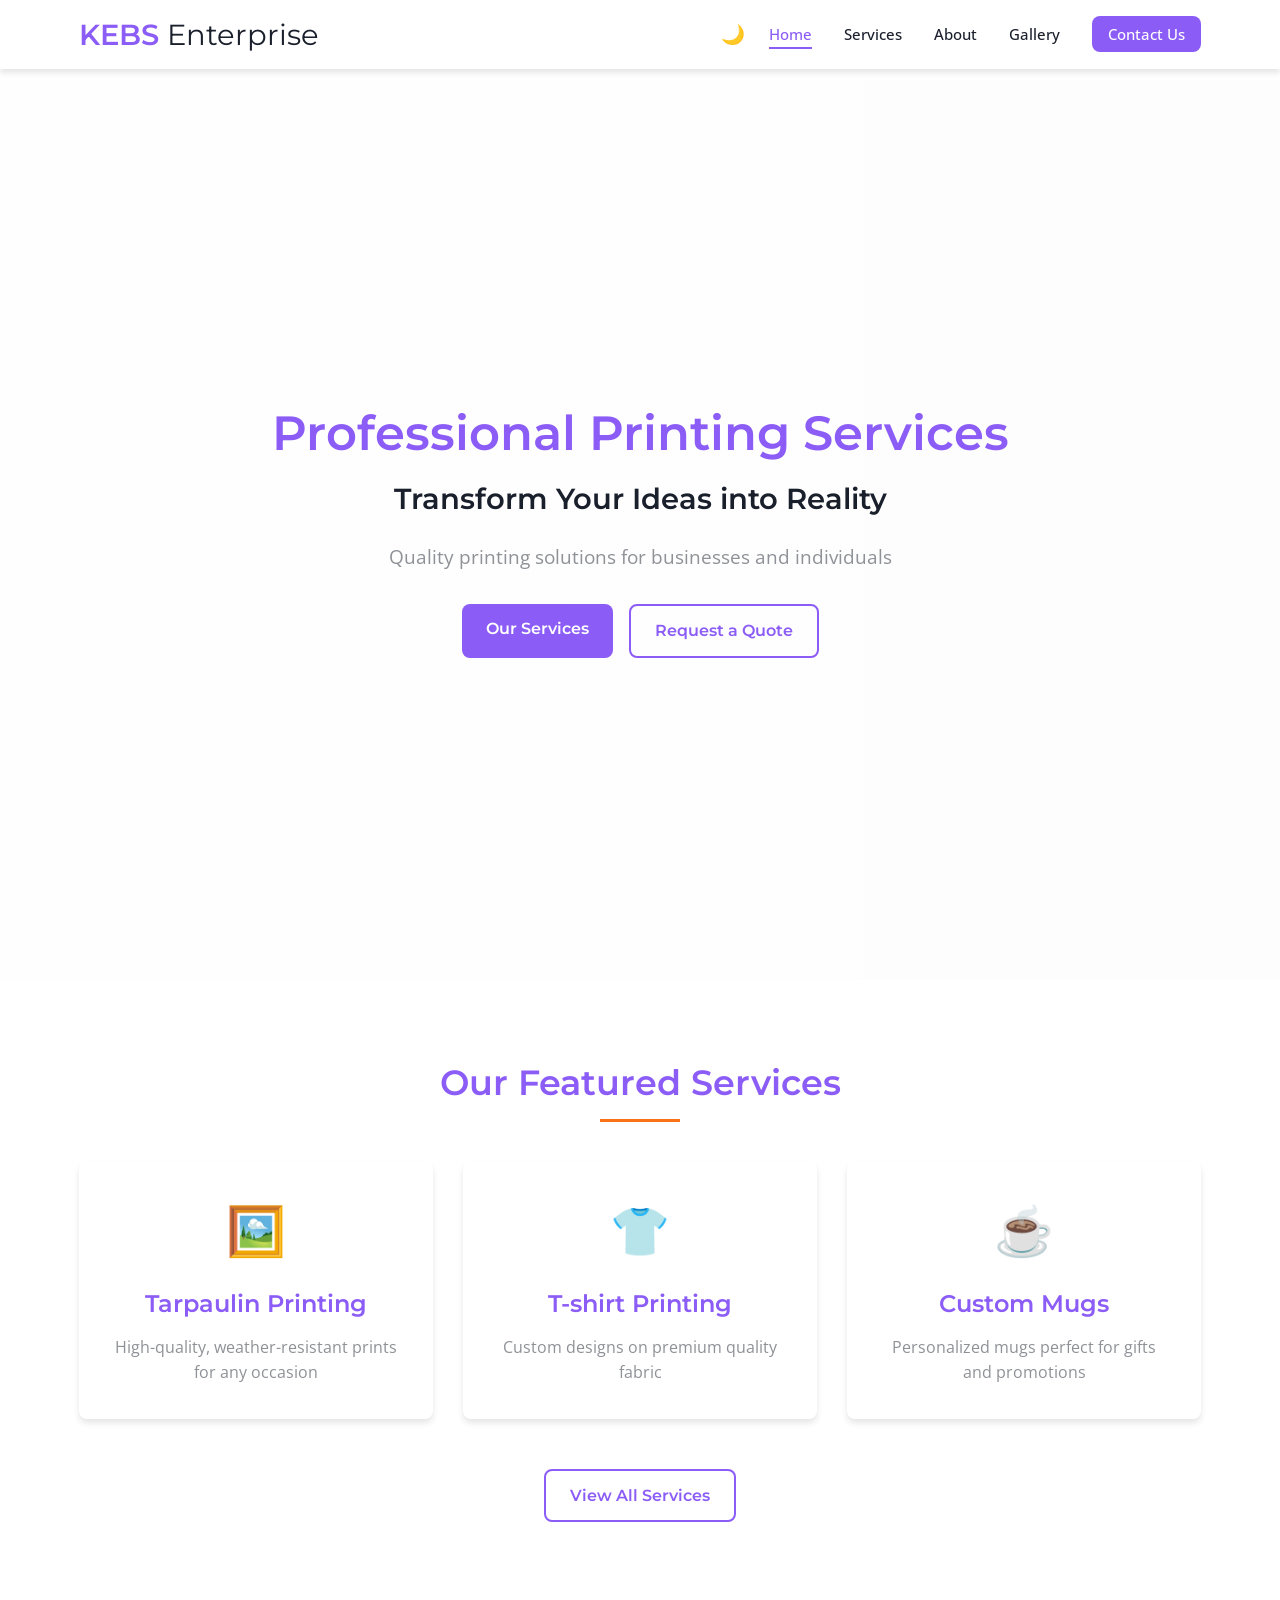
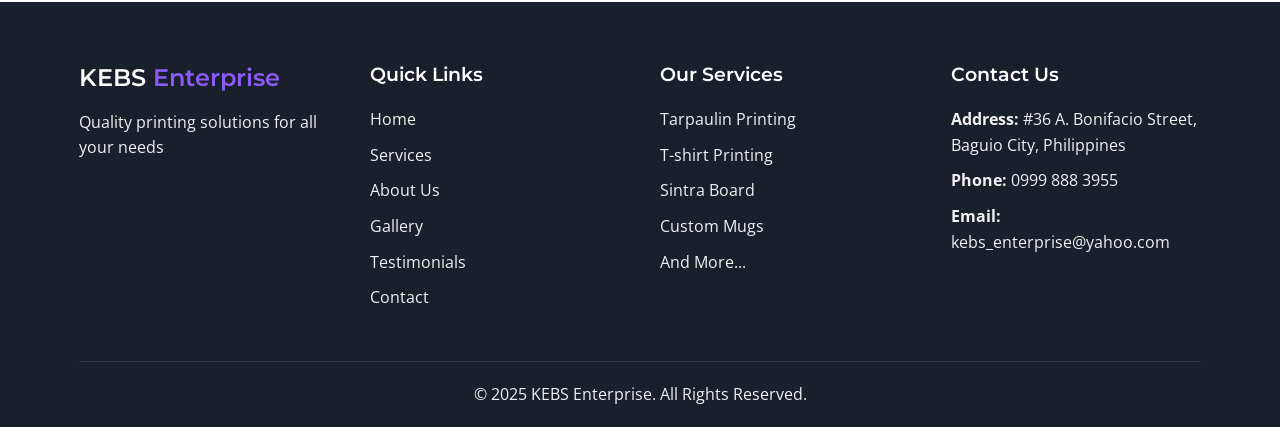
==== commit f63bece9: "Add files via upload" ====
--- a/index.html
+++ b/index.html
@@ -1,4 +1,3 @@
-
 <!DOCTYPE html>
 <html lang="en">
   <head>
@@ -24,12 +23,14 @@
               <span></span>
               <span></span>
             </button>
+            <button class="theme-toggle" id="themeToggle" aria-label="Toggle theme">
+              <span class="theme-icon">🌙</span>
+            </button>
             <ul class="nav-links" id="navLinks">
               <li><a href="index.html" class="active">Home</a></li>
               <li><a href="services.html">Services</a></li>
               <li><a href="about.html">About</a></li>
               <li><a href="gallery.html">Gallery</a></li>
-              <li><a href="testimonials.html">Testimonials</a></li>
               <li><a href="contact.html" class="cta-btn">Contact Us</a></li>
             </ul>
           </nav>
@@ -107,9 +108,9 @@
           </div>
           <div class="footer-contact">
             <h4>Contact Us</h4>
-            <p><strong>Address:</strong> 123 Print Avenue, Makati City</p>
-            <p><strong>Email:</strong> info@kebsenterprises.com</p>
-            <p><strong>Phone:</strong> +63 2 1234 5678</p>
+            <p><strong>Address:</strong> #36 A. Bonifacio Street, Baguio City, Philippines</p>
+            <p><strong>Phone:</strong> 0999 888 3955</p>
+            <p><strong>Email:</strong> kebs_enterprise@yahoo.com</p>
           </div>
         </div>
         <div class="footer-bottom">
--- a/src/styles/main.css
+++ b/src/styles/main.css
@@ -1,4 +1,3 @@
-
 /* Main CSS Styles for KEBS Enterprise Website */
 
 /* ======== Base Styles ======== */
@@ -16,6 +15,19 @@
   --border-radius: 8px;
 }
 
+/* Dark mode variables */
+[data-theme="dark"] {
+  --primary-color: #A78BFA;
+  --secondary-color: #8B5CF6;
+  --accent-color: #FB923C;
+  --dark-color: #F6F6F7;
+  --light-color: #1A1F2C;
+  --white: #2D3748;
+  --gray: #A0AEC0;
+  --light-gray: #2D3748;
+  --box-shadow: 0 4px 6px rgba(0, 0, 0, 0.3);
+}
+
 * {
   margin: 0;
   padding: 0;
@@ -889,6 +901,39 @@
 .form-group textarea {
   resize: vertical;
   min-height: 150px;
+}
+
+.form-group input[type="file"] {
+  padding: 10px;
+  border: 2px dashed var(--light-gray);
+  border-radius: var(--border-radius);
+  width: 100%;
+  cursor: pointer;
+  background-color: var(--light-color);
+}
+
+.form-group input[type="file"]:hover {
+  border-color: var(--primary-color);
+}
+
+.file-info {
+  display: block;
+  margin-top: 5px;
+  font-size: 0.85rem;
+  color: var(--gray);
+}
+
+.submit-group {
+  margin-top: 30px;
+}
+
+[data-theme="dark"] .form-group input[type="file"] {
+  background-color: var(--white);
+  border-color: var(--gray);
+}
+
+[data-theme="dark"] .form-group input[type="file"]:hover {
+  border-color: var(--primary-color);
 }
 
 .map-section {
@@ -1107,3 +1152,197 @@
     grid-template-columns: 1fr;
   }
 }
+
+/* Theme Toggle Button */
+.theme-toggle {
+  background: none;
+  border: none;
+  cursor: pointer;
+  padding: 8px;
+  margin-right: 1rem;
+  font-size: 1.2rem;
+  transition: var(--transition);
+}
+
+.theme-toggle:hover {
+  transform: scale(1.1);
+}
+
+[data-theme="dark"] .theme-icon {
+  content: "☀️";
+}
+
+/* Dark mode specific styles */
+[data-theme="dark"] body {
+  background-color: var(--light-color);
+  color: var(--dark-color);
+}
+
+[data-theme="dark"] .header {
+  background-color: var(--white);
+  box-shadow: var(--box-shadow);
+}
+
+[data-theme="dark"] .logo h1 span {
+  color: var(--dark-color);
+}
+
+[data-theme="dark"] .nav-links a {
+  color: var(--dark-color);
+}
+
+[data-theme="dark"] .hero {
+  background-color: var(--light-color);
+  background-image: linear-gradient(to right, rgba(26, 31, 44, 0.9), rgba(26, 31, 44, 0.8)), url('../images/hero-bg.jpg');
+}
+
+[data-theme="dark"] .footer {
+  background-color: var(--white);
+  color: var(--dark-color);
+}
+
+[data-theme="dark"] .footer h4 {
+  color: var(--dark-color);
+}
+
+[data-theme="dark"] .footer-links ul li a {
+  color: var(--dark-color);
+}
+
+[data-theme="dark"] .footer-links ul li a:hover {
+  color: var(--primary-color);
+}
+
+/* File Upload Styles */
+.upload-container {
+  margin-bottom: 20px;
+}
+
+.upload-area {
+  position: relative;
+  border: 2px dashed var(--light-gray);
+  border-radius: var(--border-radius);
+  padding: 30px;
+  text-align: center;
+  background-color: var(--light-color);
+  transition: var(--transition);
+  cursor: pointer;
+  min-height: 200px;
+  display: flex;
+  flex-direction: column;
+  align-items: center;
+  justify-content: center;
+}
+
+.upload-area:hover,
+.upload-area.dragover {
+  border-color: var(--primary-color);
+  background-color: rgba(139, 92, 246, 0.05);
+}
+
+.upload-icon {
+  font-size: 2.5rem;
+  margin-bottom: 15px;
+  display: block;
+}
+
+.upload-default p {
+  margin: 5px 0;
+  color: var(--gray);
+}
+
+.browse-text {
+  color: var(--primary-color);
+  text-decoration: underline;
+  cursor: pointer;
+}
+
+.file-input {
+  position: absolute;
+  top: 0;
+  left: 0;
+  width: 100%;
+  height: 100%;
+  opacity: 0;
+  cursor: pointer;
+}
+
+.file-list {
+  width: 100%;
+  margin-top: 20px;
+}
+
+.file-item {
+  display: flex;
+  align-items: center;
+  padding: 10px;
+  background: var(--white);
+  border-radius: var(--border-radius);
+  margin-bottom: 8px;
+  box-shadow: 0 2px 4px rgba(0, 0, 0, 0.05);
+}
+
+.file-item-icon {
+  margin-right: 10px;
+  font-size: 1.2rem;
+}
+
+.file-item-name {
+  flex-grow: 1;
+  margin-right: 10px;
+  white-space: nowrap;
+  overflow: hidden;
+  text-overflow: ellipsis;
+}
+
+.file-item-size {
+  color: var(--gray);
+  font-size: 0.85rem;
+  margin-right: 15px;
+}
+
+.file-item-remove {
+  background: none;
+  border: none;
+  color: #dc3545;
+  cursor: pointer;
+  padding: 5px;
+  font-size: 1.1rem;
+  opacity: 0.7;
+  transition: var(--transition);
+}
+
+.file-item-remove:hover {
+  opacity: 1;
+}
+
+.upload-progress {
+  width: 100%;
+  height: 4px;
+  background-color: var(--light-gray);
+  border-radius: 2px;
+  margin-top: 5px;
+}
+
+.upload-progress-bar {
+  height: 100%;
+  background-color: var(--primary-color);
+  border-radius: 2px;
+  transition: width 0.3s ease;
+}
+
+/* Dark mode styles for upload area */
+[data-theme="dark"] .upload-area {
+  background-color: var(--white);
+  border-color: var(--gray);
+}
+
+[data-theme="dark"] .upload-area:hover,
+[data-theme="dark"] .upload-area.dragover {
+  border-color: var(--primary-color);
+  background-color: rgba(139, 92, 246, 0.1);
+}
+
+[data-theme="dark"] .file-item {
+  background-color: var(--light-color);
+}
